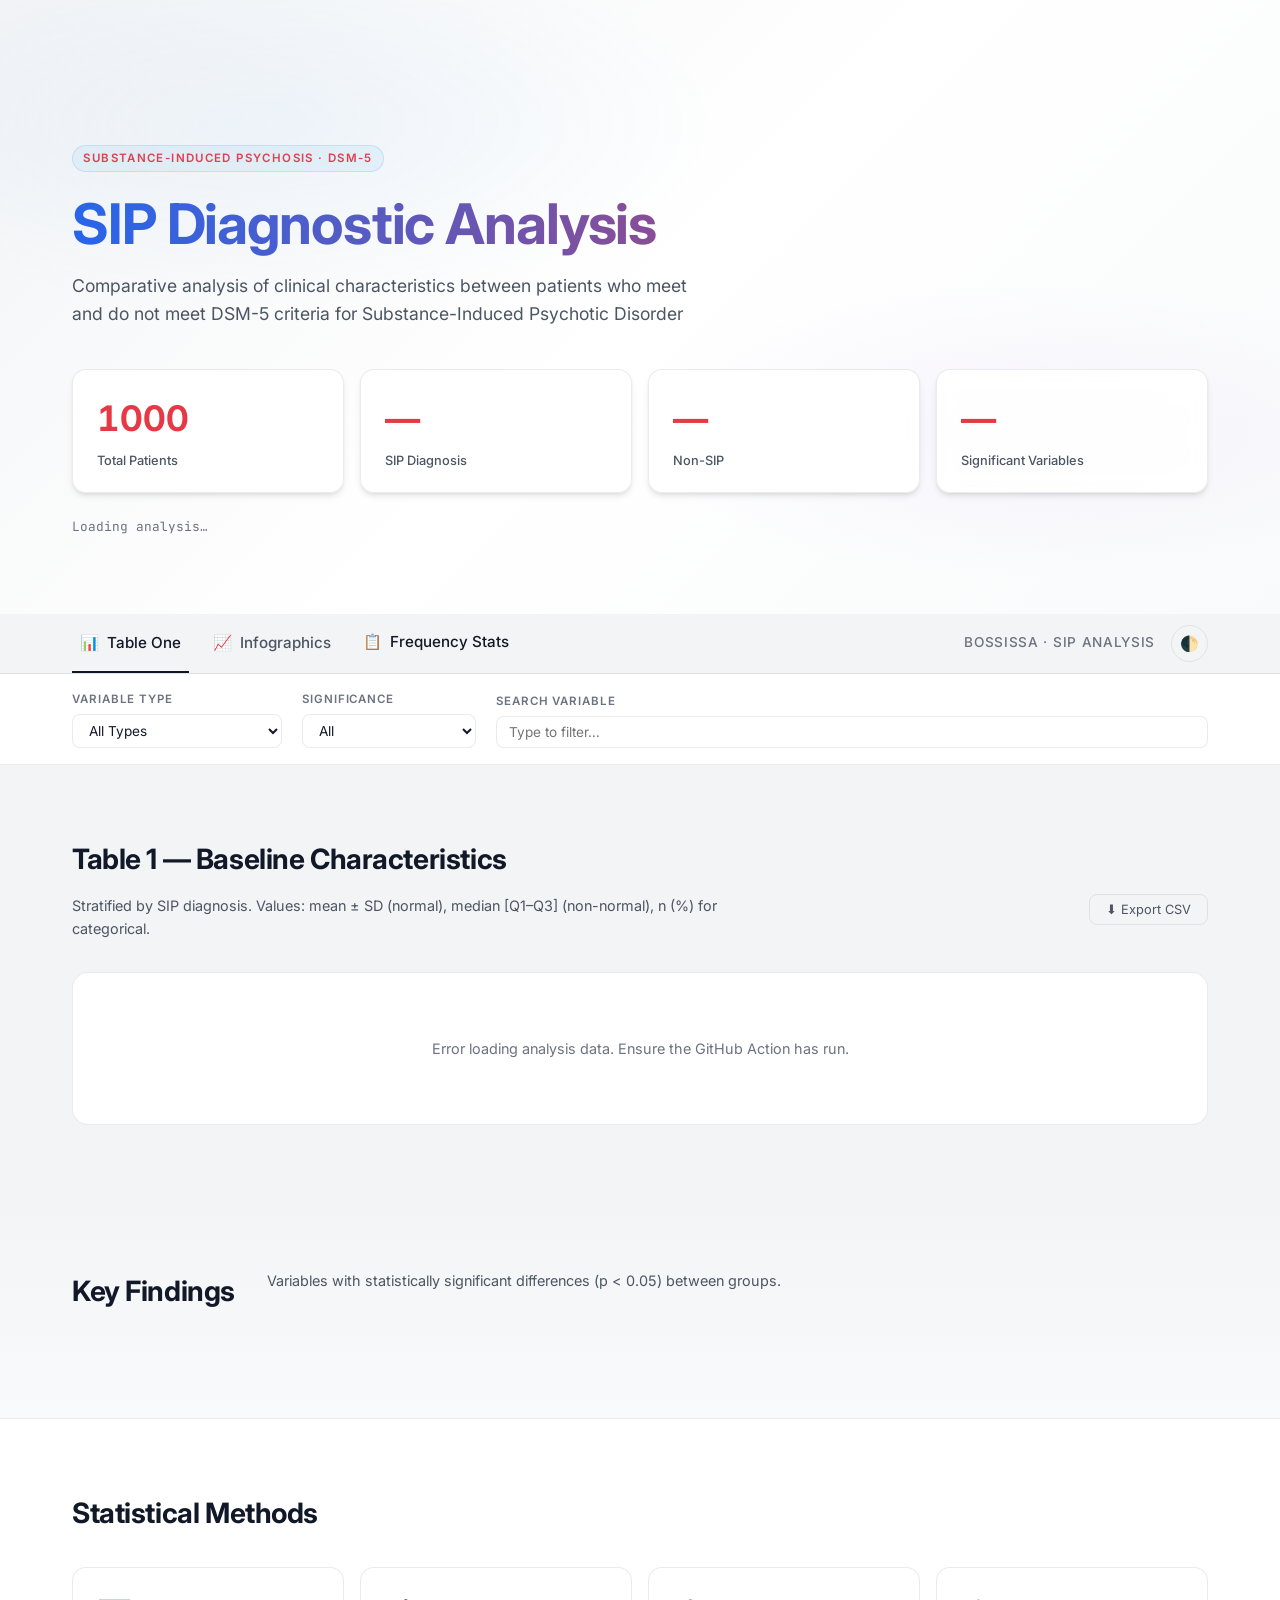
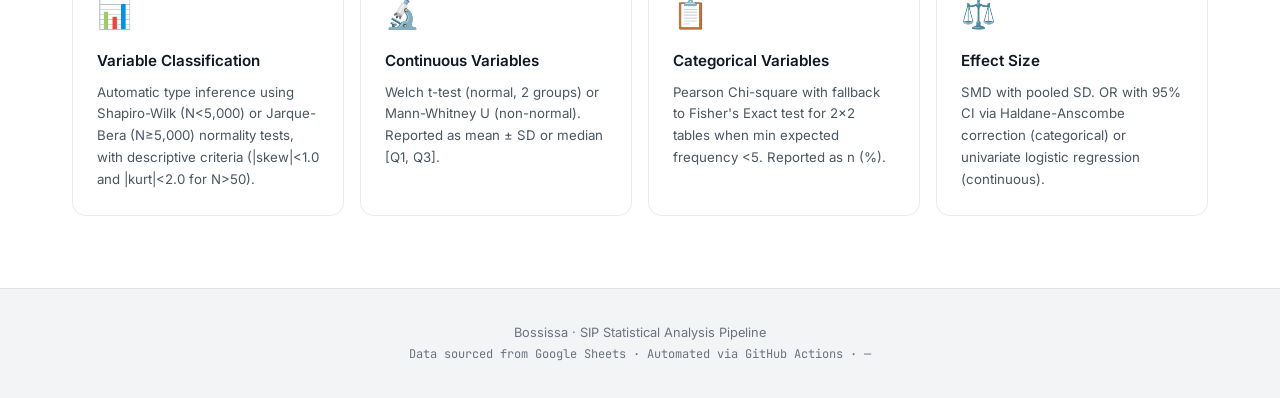
==== docs/index.html @ 5dd847b9 "feat: add separate frequency stats page" ====
<!DOCTYPE html>
<html lang="th" data-theme="light">
<head>
  <meta charset="UTF-8" />
  <meta name="viewport" content="width=device-width, initial-scale=1.0" />
  <title>SIP Statistical Analysis · Bossissa</title>
  <meta name="description" content="Substance-Induced Psychosis (SIP) statistical analysis — Table One and infographic visualizations comparing SIP vs Non-SIP groups." />
  <link rel="preconnect" href="https://fonts.googleapis.com" />
  <link rel="preconnect" href="https://fonts.gstatic.com" crossorigin />
  <link href="https://fonts.googleapis.com/css2?family=Inter:wght@300;400;500;600;700&family=JetBrains+Mono:wght@400;500;600;700&family=Sarabun:wght@300;400;500;600&display=swap" rel="stylesheet" />
  <!-- Plotly.js (CDN, minified) -->
  <script src="https://cdn.plot.ly/plotly-2.35.2.min.js" defer></script>
  <link rel="stylesheet" href="index.css" />
</head>
<body>

  <!-- ═══════════════════════════ HERO ═══════════════════════════ -->
  <header class="hero" id="hero">
    <div class="hero-bg"></div>
    <div class="container">
      <div class="badge">Substance-Induced Psychosis · DSM-5</div>
      <h1 class="hero-title">SIP Diagnostic Analysis</h1>
      <p class="hero-subtitle">
        Comparative analysis of clinical characteristics between patients who
        meet and do not meet DSM-5 criteria for Substance-Induced Psychotic Disorder
      </p>
      <div class="stats-grid" id="stats-grid">
        <div class="stat-card skeleton"><span class="stat-value" id="stat-total">—</span><span class="stat-label">Total Patients</span></div>
        <div class="stat-card skeleton"><span class="stat-value" id="stat-sip">—</span><span class="stat-label">SIP Diagnosis</span></div>
        <div class="stat-card skeleton"><span class="stat-value" id="stat-non-sip">—</span><span class="stat-label">Non-SIP</span></div>
        <div class="stat-card skeleton"><span class="stat-value" id="stat-sig">—</span><span class="stat-label">Significant Variables</span></div>
      </div>
      <div class="meta-line" id="meta-line">Loading analysis…</div>
    </div>
  </header>

  <!-- ═══════════════════════════ TAB NAV ═════════════════════════ -->
  <nav class="tab-nav" id="tab-nav">
    <div class="container tab-nav-inner">
      <div class="tab-list" role="tablist">
        <button class="tab-btn active" id="tab-tableone" role="tab" aria-selected="true"  aria-controls="page-tableone">
          <span class="tab-icon">📊</span> Table One
        </button>
        <button class="tab-btn"        id="tab-charts"   role="tab" aria-selected="false" aria-controls="page-charts">
          <span class="tab-icon">📈</span> Infographics
        </button>
        <a href="stat.html" class="tab-btn" style="text-decoration: none; color: inherit;">
          <span class="tab-icon">📋</span> Frequency Stats
        </a>
      </div>
      <div style="display:flex; align-items:center; gap: 1rem;">
        <span class="nav-brand">Bossissa · SIP Analysis</span>
        <button id="theme-toggle" class="tab-btn" aria-label="Toggle dark mode" style="padding: 0.5rem; border-radius: 50%; border: 1px solid var(--border);">
          <span class="tab-icon" id="theme-icon">🌓</span>
        </button>
      </div>
    </div>
  </nav>

  <!-- ═══════════════════════════════════════════════════════════════
       PAGE: TABLE ONE
  ══════════════════════════════════════════════════════════════════ -->
  <div id="page-tableone" role="tabpanel">

    <!-- Filter bar -->
    <section class="filter-bar">
      <div class="container filter-inner">
        <div class="filter-group">
          <label for="filter-type">Variable Type</label>
          <select id="filter-type">
            <option value="all">All Types</option>
            <option value="categorical">Categorical</option>
            <option value="continuous_normal">Continuous (Normal)</option>
            <option value="continuous_non_normal">Continuous (Non-Normal)</option>
          </select>
        </div>
        <div class="filter-group">
          <label for="filter-sig">Significance</label>
          <select id="filter-sig">
            <option value="all">All</option>
            <option value="sig">Significant (p&lt;0.05)</option>
            <option value="ns">Non-Significant</option>
          </select>
        </div>
        <div class="filter-group search-group">
          <label for="search-var">Search Variable</label>
          <input id="search-var" type="text" placeholder="Type to filter…" autocomplete="off" />
        </div>
      </div>
    </section>

    <!-- Table One -->
    <section class="section" id="table-section">
      <div class="container">
        <div class="section-header">
          <h2 class="section-title">Table 1 — Baseline Characteristics</h2>
          <p class="section-desc">Stratified by SIP diagnosis. Values: mean ± SD (normal), median [Q1–Q3] (non-normal), n (%) for categorical.</p>
          <button class="btn-export" id="btn-export-csv">⬇ Export CSV</button>
        </div>
        <div class="table-wrapper" id="table-wrapper">
          <div class="loading-state" id="loading-state"><div class="spinner"></div><p>Loading analysis data…</p></div>
          <table class="tableone" id="tableone" hidden><thead id="thead"></thead><tbody id="tbody"></tbody></table>
        </div>
      </div>
    </section>

    <!-- Key Findings -->
    <section class="section findings-section" id="findings-section">
      <div class="container">
        <div class="section-header">
          <h2 class="section-title">Key Findings</h2>
          <p class="section-desc">Variables with statistically significant differences (p &lt; 0.05) between groups.</p>
        </div>
        <div class="findings-grid" id="findings-grid"></div>
      </div>
    </section>

    <!-- Methods -->
    <section class="section methods-section" id="methods-section">
      <div class="container">
        <div class="section-header"><h2 class="section-title">Statistical Methods</h2></div>
        <div class="methods-grid">
          <div class="method-card reveal">
            <div class="method-icon">📊</div>
            <h3>Variable Classification</h3>
            <p>Automatic type inference using Shapiro-Wilk (N&lt;5,000) or Jarque-Bera (N≥5,000) normality tests, with descriptive criteria (|skew|&lt;1.0 and |kurt|&lt;2.0 for N&gt;50).</p>
          </div>
          <div class="method-card reveal">
            <div class="method-icon">🔬</div>
            <h3>Continuous Variables</h3>
            <p>Welch t-test (normal, 2 groups) or Mann-Whitney U (non-normal). Reported as mean ± SD or median [Q1, Q3].</p>
          </div>
          <div class="method-card reveal">
            <div class="method-icon">📋</div>
            <h3>Categorical Variables</h3>
            <p>Pearson Chi-square with fallback to Fisher's Exact test for 2×2 tables when min expected frequency &lt;5. Reported as n (%).</p>
          </div>
          <div class="method-card reveal">
            <div class="method-icon">⚖️</div>
            <h3>Effect Size</h3>
            <p>SMD with pooled SD. OR with 95% CI via Haldane-Anscombe correction (categorical) or univariate logistic regression (continuous).</p>
          </div>
        </div>
      </div>
    </section>

  </div><!-- /page-tableone -->

  <!-- ═══════════════════════════════════════════════════════════════
       PAGE: INFOGRAPHICS
  ══════════════════════════════════════════════════════════════════ -->
  <div id="page-charts" role="tabpanel" hidden>

    <!-- Charts grid -->
    <section class="section" id="charts-section">
      <div class="container">
        <div class="section-header">
          <h2 class="section-title">Infographic Dashboard</h2>
          <p class="section-desc">Interactive Plotly visualizations. Hover for details, click legend to toggle groups, drag to zoom.</p>
        </div>

        <div class="charts-loading" id="charts-loading"><div class="spinner"></div><p>Rendering charts…</p></div>

        <div class="charts-grid" id="charts-grid">
          <!-- Plotly chart containers injected by JS -->
        </div>
      </div>
    </section>

  </div><!-- /page-charts -->

  <!-- ═══════════════════════════ FOOTER ══════════════════════════ -->
  <footer class="footer">
    <div class="container">
      <p>Bossissa · SIP Statistical Analysis Pipeline</p>
      <p class="footer-meta">Data sourced from Google Sheets · Automated via GitHub Actions · <span id="footer-ts">—</span></p>
    </div>
  </footer>

  <script src="app.js"></script>
</body>
</html>
---- docs/index.css ----
/* ─────────────────────────────────────────────────────────────────
   Design System — CSS Custom Properties
───────────────────────────────────────────────────────────────── */
:root, [data-theme="light"] {
  --primary: #2563eb;
  --accent: #E63946;
  
  --bg-body: #F3F4F6;
  --bg-card: #FFFFFF;
  --bg-surface: #F9FAFB;
  --bg-glass: rgba(255, 255, 255, 0.7);

  --border: rgba(0, 0, 0, 0.08);
  --border-glow: rgba(37, 99, 235, 0.3);

  --text-primary: #111827;
  --text-secondary: #4B5563;
  --text-muted: #6B7280;

  --state-ok: #16a34a;
  --state-ok-bg: rgba(22, 163, 74, 0.1);
  --state-ok-border: rgba(22, 163, 74, 0.2);

  --state-warn: #d97706;
  --state-warn-bg: rgba(217, 119, 6, 0.1);
  --state-warn-border: rgba(217, 119, 6, 0.2);

  --state-err: #dc2626;
  --state-err-bg: rgba(220, 38, 38, 0.1);
  --state-err-border: rgba(220, 38, 38, 0.2);

  --state-neutral: #6b7280;
  --state-neutral-bg: rgba(107, 114, 128, 0.1);
  --state-neutral-border: rgba(107, 114, 128, 0.2);

  --gradient-hero: linear-gradient(135deg, #F3F4F6 0%, #FFFFFF 50%, #F9FAFB 100%);
  --gradient-card: linear-gradient(135deg, rgba(37,99,235,0.05) 0%, rgba(230,57,70,0.02) 100%);
  --gradient-sig:  linear-gradient(135deg, rgba(22,163,74,0.1), rgba(37,99,235,0.05));

  --radius-sm: 8px;
  --radius-md: 14px;
  --radius-lg: 16px;

  --shadow: 0 4px 6px -1px rgba(0, 0, 0, 0.1), 0 2px 4px -1px rgba(0, 0, 0, 0.06);
  --shadow-hover: 0 10px 15px -3px rgba(0, 0, 0, 0.1), 0 4px 6px -2px rgba(0, 0, 0, 0.05);
  --shadow-glow: 0 0 40px rgba(37,99,235,0.12);

  --font-sans: 'Inter', -apple-system, sans-serif;
  --font-thai: 'Sarabun', sans-serif;
  --font-mono: 'JetBrains Mono', 'Courier New', monospace;

  --container: 1200px;
  --transition: 0.3s cubic-bezier(0.175, 0.885, 0.32, 1.275);
}

[data-theme="dark"] {
  --primary: #60A5FA;
  --accent: #F87171;
  
  --bg-body: #0F172A;
  --bg-card: #1E293B;
  --bg-surface: #0F172A;
  --bg-glass: rgba(30, 41, 59, 0.7);

  --border: rgba(255, 255, 255, 0.08);
  --border-glow: rgba(96, 165, 250, 0.3);

  --text-primary: #e8edf5;
  --text-secondary: #94a3b8;
  --text-muted: #64748b;

  --gradient-hero: linear-gradient(135deg, #0a0d14 0%, #0d1526 50%, #12092a 100%);
  --gradient-card: linear-gradient(135deg, rgba(96,165,250,0.08) 0%, rgba(248,113,113,0.04) 100%);
  --gradient-sig:  linear-gradient(135deg, rgba(22,163,74,0.15), rgba(96,165,250,0.08));

  --shadow: 0 4px 24px rgba(0,0,0,0.4), 0 1px 3px rgba(0,0,0,0.2);
  --shadow-hover: 0 12px 32px rgba(0,0,0,0.5), 0 4px 6px rgba(0,0,0,0.3);
}

/* ─────────────────────────────────────────────────────────────────
   Reset & Base
───────────────────────────────────────────────────────────────── */
*, *::before, *::after { box-sizing: border-box; margin: 0; padding: 0; }

html { scroll-behavior: smooth; }

body {
  font-family: var(--font-sans);
  background: var(--bg-body);
  color: var(--text-primary);
  line-height: 1.6;
  -webkit-font-smoothing: antialiased;
}

.container {
  max-width: var(--container);
  margin-inline: auto;
  padding-inline: clamp(1rem, 4vw, 2rem);
}

/* ─────────────────────────────────────────────────────────────────
   Hero
───────────────────────────────────────────────────────────────── */
.hero {
  position: relative;
  padding: clamp(5rem, 12vw, 9rem) 0 clamp(3rem, 6vw, 5rem);
  background: var(--gradient-hero);
  overflow: hidden;
}

.hero-bg {
  position: absolute;
  inset: 0;
  background:
    radial-gradient(ellipse 60% 50% at 20% 20%, rgba(99,179,237,0.08) 0%, transparent 60%),
    radial-gradient(ellipse 50% 40% at 80% 70%, rgba(159,122,234,0.07) 0%, transparent 60%);
  pointer-events: none;
}

.badge {
  display: inline-block;
  font-size: 0.72rem;
  font-weight: 600;
  letter-spacing: 0.12em;
  text-transform: uppercase;
  color: var(--accent);
  background: rgba(99,179,237,0.1);
  border: 1px solid rgba(99,179,237,0.25);
  border-radius: 100px;
  padding: 0.3em 0.9em;
  margin-bottom: 1.25rem;
}

.hero-title {
  font-size: clamp(2rem, 5vw, 3.5rem);
  font-weight: 700;
  line-height: 1.15;
  letter-spacing: -0.02em;
  margin-bottom: 1rem;
  background: linear-gradient(90deg, var(--primary), var(--accent));
  -webkit-background-clip: text;
  -webkit-text-fill-color: transparent;
  background-clip: text;
  color: transparent;
}

.hero-subtitle {
  font-size: clamp(0.95rem, 2vw, 1.1rem);
  color: var(--text-secondary);
  max-width: 620px;
  margin-bottom: 2.5rem;
}

/* Stats Grid */
.stats-grid {
  display: grid;
  grid-template-columns: repeat(auto-fit, minmax(160px, 1fr));
  gap: 1rem;
  margin-bottom: 1.5rem;
}

.stat-card {
  background: color-mix(in srgb, var(--bg-card), transparent 10%);
  border: 1px solid var(--border);
  border-radius: var(--radius-md);
  padding: 1.25rem 1.5rem;
  backdrop-filter: blur(10px);
  -webkit-backdrop-filter: blur(10px);
  display: flex;
  flex-direction: column;
  gap: 0.35rem;
  box-shadow: var(--shadow);
  transition: all var(--transition);
}

.stat-card:hover {
  border-color: var(--primary);
  transform: translateY(-4px);
  box-shadow: var(--shadow-hover);
}

.stat-value {
  font-size: clamp(1.6rem, 3vw, 2.2rem);
  font-weight: 700;
  font-variant-numeric: tabular-nums;
  color: var(--accent);
}

.stat-label {
  font-size: 0.8rem;
  color: var(--text-secondary);
  font-weight: 500;
}

.meta-line {
  font-size: 0.8rem;
  color: var(--text-muted);
  font-family: var(--font-mono);
}

.skeleton { animation: pulse 1.6s ease-in-out infinite; }
@keyframes pulse { 0%, 100% { opacity: 1; } 50% { opacity: 0.5; } }

/* ─────────────────────────────────────────────────────────────────
   Sticky Nav
───────────────────────────────────────────────────────────────── */
.sticky-nav {
  position: sticky;
  top: 0;
  z-index: 100;
  background: color-mix(in srgb, var(--bg-card), transparent 10%);
  backdrop-filter: blur(10px);
  -webkit-backdrop-filter: blur(10px);
  border-bottom: 1px solid var(--border);
  padding: 0.75rem 0;
}

.nav-inner {
  display: flex;
  align-items: center;
  justify-content: space-between;
  gap: 1rem;
}

.nav-brand {
  font-size: 0.85rem;
  font-weight: 600;
  color: var(--text-secondary);
}

.nav-links {
  display: flex;
  gap: 1.5rem;
}

.nav-links a {
  font-size: 0.85rem;
  color: var(--text-secondary);
  text-decoration: none;
  font-weight: 500;
  transition: color var(--transition);
}

.nav-links a:hover { color: var(--accent); }

/* ─────────────────────────────────────────────────────────────────
   Filter Bar
───────────────────────────────────────────────────────────────── */
.filter-bar {
  background: var(--bg-card);
  border-bottom: 1px solid var(--border);
  padding: 1rem 0;
}

.filter-inner {
  display: flex;
  align-items: flex-end;
  gap: 1.25rem;
  flex-wrap: wrap;
}

.filter-group {
  display: flex;
  flex-direction: column;
  gap: 0.35rem;
}

.filter-group label {
  font-size: 0.72rem;
  font-weight: 600;
  text-transform: uppercase;
  letter-spacing: 0.08em;
  color: var(--text-muted);
}

.filter-group select,
.filter-group input {
  background: var(--bg-glass);
  border: 1px solid var(--border);
  color: var(--text-primary);
  border-radius: var(--radius-sm);
  padding: 0.45rem 0.75rem;
  font-family: var(--font-sans);
  font-size: 0.85rem;
  outline: none;
  transition: border-color var(--transition);
  min-width: 160px;
}

.filter-group select:focus,
.filter-group input:focus {
  border-color: var(--accent);
}

.search-group { flex: 1; min-width: 200px; }
.search-group input { width: 100%; }

/* ─────────────────────────────────────────────────────────────────
   Sections
───────────────────────────────────────────────────────────────── */
.section {
  padding: clamp(2.5rem, 6vw, 4.5rem) 0;
}

.section-header {
  margin-bottom: 2rem;
  display: flex;
  align-items: flex-start;
  flex-wrap: wrap;
  gap: 0.75rem 2rem;
}

.section-title {
  font-size: clamp(1.25rem, 2.5vw, 1.75rem);
  font-weight: 700;
  letter-spacing: -0.015em;
}

.section-desc {
  font-size: 0.9rem;
  color: var(--text-secondary);
  max-width: 680px;
  flex-basis: 100%;
}

/* ─────────────────────────────────────────────────────────────────
   Table One
───────────────────────────────────────────────────────────────── */
.table-wrapper {
  overflow-x: auto;
  border-radius: var(--radius-lg);
  border: 1px solid var(--border);
  background: var(--bg-card);
  box-shadow: var(--shadow-card);
}

table.tableone {
  width: 100%;
  border-collapse: collapse;
  font-size: 0.85rem;
}

table.tableone thead tr {
  background: linear-gradient(90deg, rgba(99,179,237,0.08), rgba(159,122,234,0.05));
  border-bottom: 1px solid var(--border);
}

table.tableone th {
  padding: 0.85rem 1rem;
  text-align: left;
  font-size: 0.75rem;
  font-weight: 600;
  text-transform: uppercase;
  letter-spacing: 0.08em;
  color: var(--text-secondary);
  white-space: nowrap;
}

table.tableone td {
  padding: 0.65rem 1rem;
  border-bottom: 1px solid rgba(255,255,255,0.04);
  vertical-align: top;
  color: var(--text-primary);
}

table.tableone tr:last-child td { border-bottom: none; }

table.tableone tbody tr:hover {
  background: rgba(255,255,255,0.03);
}

table.tableone .col-var {
  font-weight: 600;
  color: var(--text-primary);
  min-width: 180px;
}

table.tableone .col-level {
  color: var(--text-secondary);
  padding-left: 1.75rem;
  font-style: italic;
  font-size: 0.82rem;
}

table.tableone .col-mono {
  font-family: var(--font-mono);
  font-size: 0.8rem;
}

/* p-value styling */
.pval-sig {
  color: var(--accent-3);
  font-weight: 700;
  font-family: var(--font-mono);
}
.pval-ns {
  color: var(--text-muted);
  font-family: var(--font-mono);
}
.pval-dash {
  color: var(--text-muted);
}

/* Row type badges */
.type-badge {
  display: inline-block;
  font-size: 0.65rem;
  font-weight: 600;
  letter-spacing: 0.06em;
  text-transform: uppercase;
  border-radius: 4px;
  padding: 0.15em 0.5em;
}
.type-badge.cat   { background: var(--state-neutral-bg); color: var(--state-neutral); border: 1px solid var(--state-neutral-border); }
.type-badge.norm  { background: var(--state-ok-bg);  color: var(--state-ok); border: 1px solid var(--state-ok-border); }
.type-badge.nonorm{ background: var(--state-warn-bg);  color: var(--state-warn); border: 1px solid var(--state-warn-border); }

/* Significant row highlight */
tr.sig-row > td:first-child {
  border-left: 3px solid var(--accent-3);
}

/* Export button */
.btn-export {
  margin-left: auto;
  background: transparent;
  border: 1px solid var(--border);
  color: var(--text-secondary);
  border-radius: var(--radius-sm);
  padding: 0.45rem 1rem;
  font-size: 0.8rem;
  font-family: var(--font-sans);
  cursor: pointer;
  transition: border-color var(--transition), color var(--transition), background var(--transition);
  white-space: nowrap;
}
.btn-export:hover {
  border-color: var(--accent);
  color: var(--accent);
  background: rgba(99,179,237,0.06);
}

/* Loading state */
.loading-state {
  display: flex;
  flex-direction: column;
  align-items: center;
  gap: 1rem;
  padding: 4rem 2rem;
  color: var(--text-muted);
  font-size: 0.9rem;
}

.spinner {
  width: 36px;
  height: 36px;
  border: 3px solid var(--border);
  border-top-color: var(--accent);
  border-radius: 50%;
  animation: spin 0.8s linear infinite;
}
@keyframes spin { to { transform: rotate(360deg); } }

/* Empty state */
.empty-state {
  padding: 3rem;
  text-align: center;
  color: var(--text-muted);
}

/* ─────────────────────────────────────────────────────────────────
   Key Findings
───────────────────────────────────────────────────────────────── */
.findings-section { background: linear-gradient(180deg, var(--bg-body) 0%, var(--bg-surface) 100%); }

.findings-grid {
  display: grid;
  grid-template-columns: repeat(auto-fill, minmax(280px, 1fr));
  gap: 1rem;
}

.finding-card {
  background: var(--bg-glass);
  backdrop-filter: blur(10px);
  -webkit-backdrop-filter: blur(10px);
  border: 1px solid var(--border);
  border-radius: var(--radius-md);
  padding: 1.25rem 1.5rem;
  transition: all var(--transition);
  animation: fadeUp 0.4s ease both;
}

.finding-card:hover {
  transform: translateY(-4px);
  border-color: var(--state-ok);
  box-shadow: var(--shadow-hover);
}

@keyframes fadeUp {
  from { opacity: 0; transform: translateY(16px); }
  to   { opacity: 1; transform: translateY(0); }
}

.finding-var {
  font-size: 0.72rem;
  font-weight: 600;
  text-transform: uppercase;
  letter-spacing: 0.08em;
  color: var(--accent-3);
  margin-bottom: 0.4rem;
}

.finding-label {
  font-size: 1rem;
  font-weight: 600;
  margin-bottom: 0.6rem;
}

.finding-stats {
  display: flex;
  flex-direction: column;
  gap: 0.25rem;
  font-size: 0.82rem;
  color: var(--text-secondary);
  font-family: var(--font-mono);
}

.finding-pval {
  margin-top: 0.75rem;
  display: inline-block;
  font-size: 0.75rem;
  font-weight: 700;
  font-family: var(--font-mono);
  background: rgba(104,211,145,0.12);
  color: var(--accent-3);
  border-radius: 4px;
  padding: 0.2em 0.6em;
}

.no-findings {
  grid-column: 1 / -1;
  text-align: center;
  color: var(--text-muted);
  padding: 2rem;
  font-size: 0.9rem;
}

/* ─────────────────────────────────────────────────────────────────
   Methods
───────────────────────────────────────────────────────────────── */
.methods-section { background: var(--bg-card); border-top: 1px solid var(--border); }

.methods-grid {
  display: grid;
  grid-template-columns: repeat(auto-fit, minmax(240px, 1fr));
  gap: 1rem;
}

.method-card {
  background: var(--bg-glass);
  border: 1px solid var(--border);
  border-radius: var(--radius-md);
  padding: 1.5rem;
  transition: border-color var(--transition), transform var(--transition);
}

.method-card:hover {
  border-color: var(--border-glow);
  transform: translateY(-2px);
}

.method-icon {
  font-size: 1.75rem;
  margin-bottom: 0.75rem;
  display: block;
}

.method-card h3 {
  font-size: 0.95rem;
  font-weight: 600;
  margin-bottom: 0.5rem;
}

.method-card p {
  font-size: 0.83rem;
  color: var(--text-secondary);
  line-height: 1.65;
}

/* Reveal animation */
.reveal {
  opacity: 0;
  transform: translateY(16px);
  transition: opacity 0.5s ease, transform 0.5s ease;
}
.reveal.visible {
  opacity: 1;
  transform: none;
}

/* ─────────────────────────────────────────────────────────────────
   Footer
───────────────────────────────────────────────────────────────── */
.footer {
  border-top: 1px solid var(--border);
  padding: 2rem 0;
  text-align: center;
  color: var(--text-muted);
  font-size: 0.8rem;
  line-height: 1.8;
}

.footer-meta { font-family: var(--font-mono); font-size: 0.75rem; }

/* ─────────────────────────────────────────────────────────────────
   Responsive
───────────────────────────────────────────────────────────────── */
@media (max-width: 640px) {
  .nav-links { display: none; }
  .stats-grid { grid-template-columns: 1fr 1fr; }
  table.tableone th, table.tableone td { padding: 0.5rem 0.65rem; }
  .filter-inner { gap: 0.75rem; }
  .filter-group select, .filter-group input { min-width: 120px; }
}

@media (prefers-reduced-motion: reduce) {
  *, *::before, *::after { animation-duration: 0.01ms !important; transition-duration: 0.01ms !important; }
}

/* ─────────────────────────────────────────────────────────────────
   Tabs & Charts (Added)
───────────────────────────────────────────────────────────────── */
.tab-nav {
  background: var(--bg-paper);
  border-bottom: 1px solid var(--border);
  position: sticky;
  top: 0;
  z-index: 40;
}

.tab-nav-inner {
  display: flex;
  align-items: center;
  justify-content: space-between;
}

.tab-list {
  display: flex;
  gap: 1rem;
}

.tab-btn {
  background: transparent;
  border: none;
  border-bottom: 2px solid transparent;
  color: var(--text-secondary);
  font-family: 'Inter', sans-serif;
  font-size: 0.95rem;
  font-weight: 500;
  padding: 1rem 0.5rem;
  cursor: pointer;
  transition: all 0.2s ease;
  display: flex;
  align-items: center;
  gap: 0.5rem;
}

.tab-btn:hover {
  color: var(--text-primary);
}

.tab-btn.active {
  color: var(--accent-blue);
  border-bottom-color: var(--accent-blue);
}

.nav-brand {
  font-size: 0.85rem;
  color: var(--text-muted);
  font-weight: 500;
  letter-spacing: 0.05em;
  text-transform: uppercase;
}

/* Charts Grid */
.charts-grid {
  display: grid;
  grid-template-columns: repeat(auto-fit, minmax(500px, 1fr));
  gap: 1.5rem;
  margin-top: 1rem;
}

.chart-container {
  background: var(--bg-paper);
  border: 1px solid var(--border);
  border-radius: 12px;
  padding: 1rem;
  min-height: 400px;
  box-shadow: 0 4px 6px -1px rgba(0, 0, 0, 0.1);
}

.charts-loading {
  display: flex;
  flex-direction: column;
  align-items: center;
  justify-content: center;
  padding: 4rem 0;
  color: var(--text-secondary);
}

@media (max-width: 768px) {
  .charts-grid {
    grid-template-columns: 1fr;
  }
}
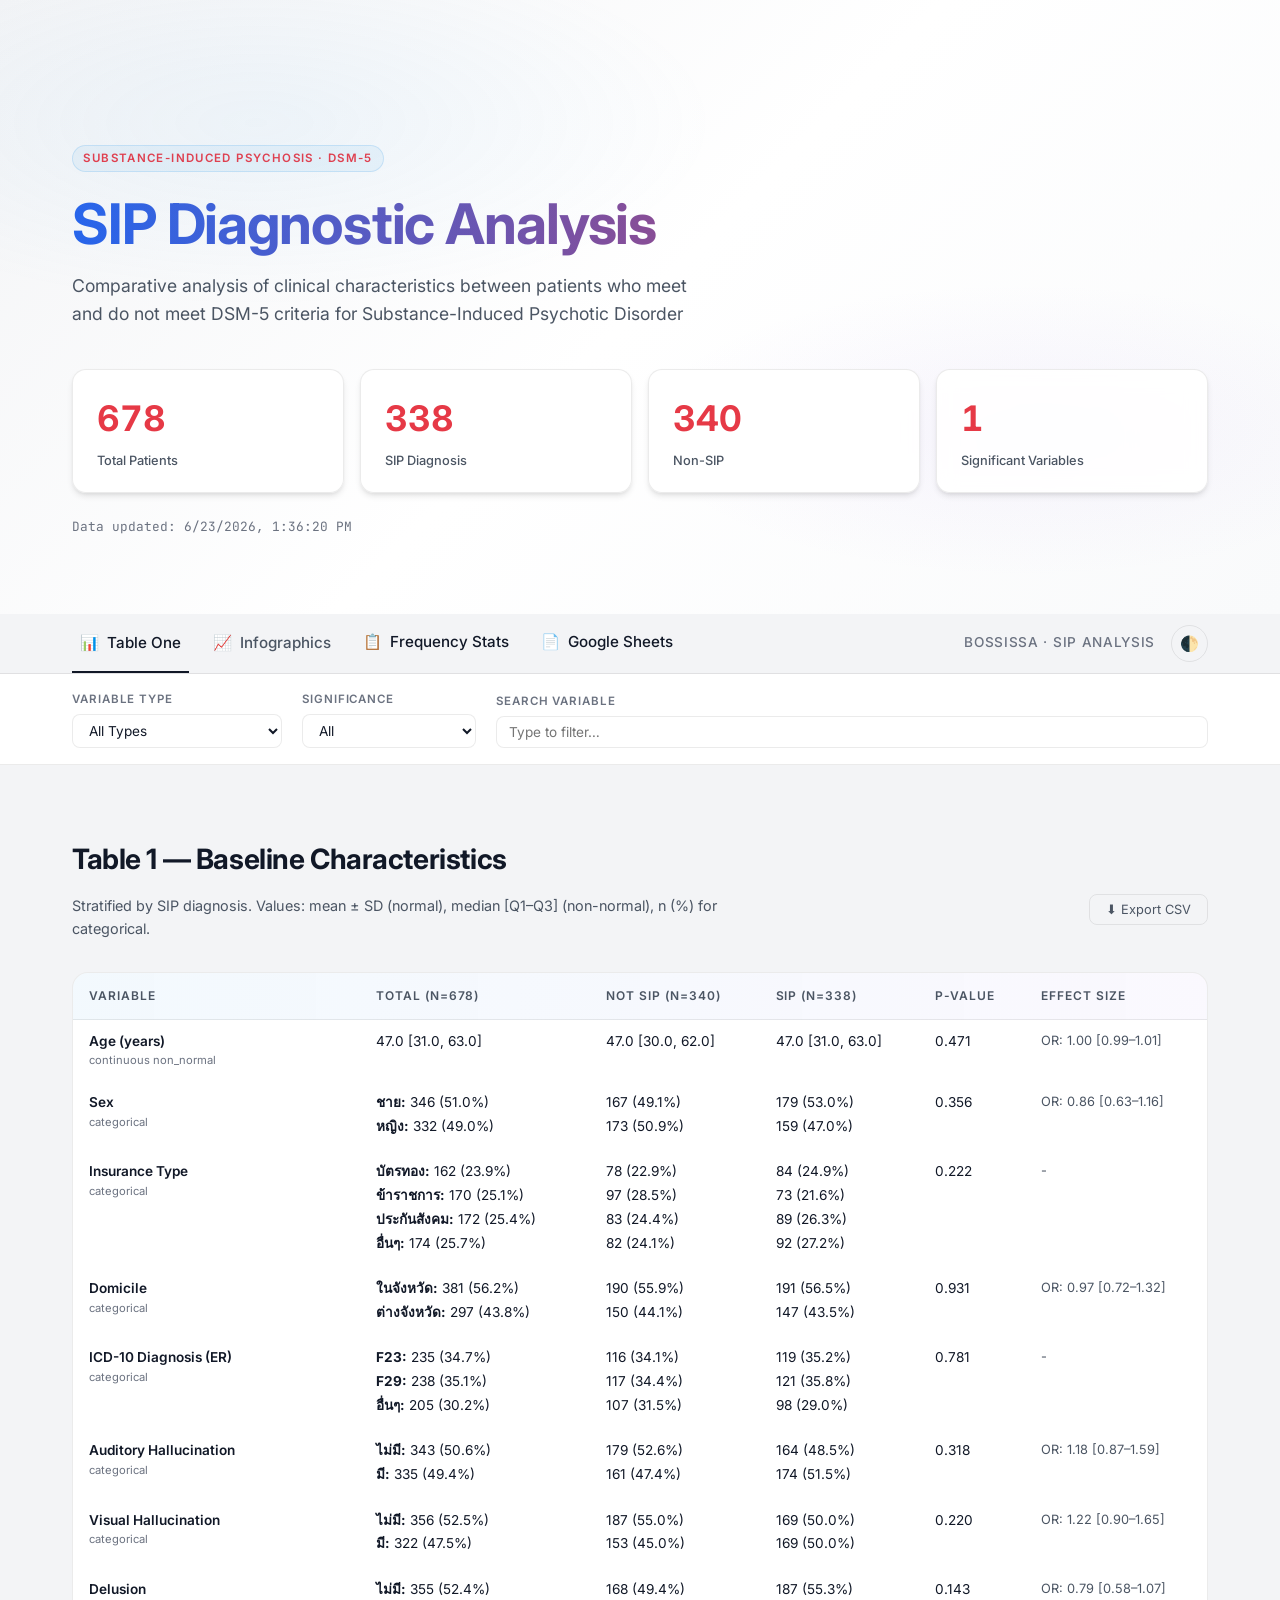
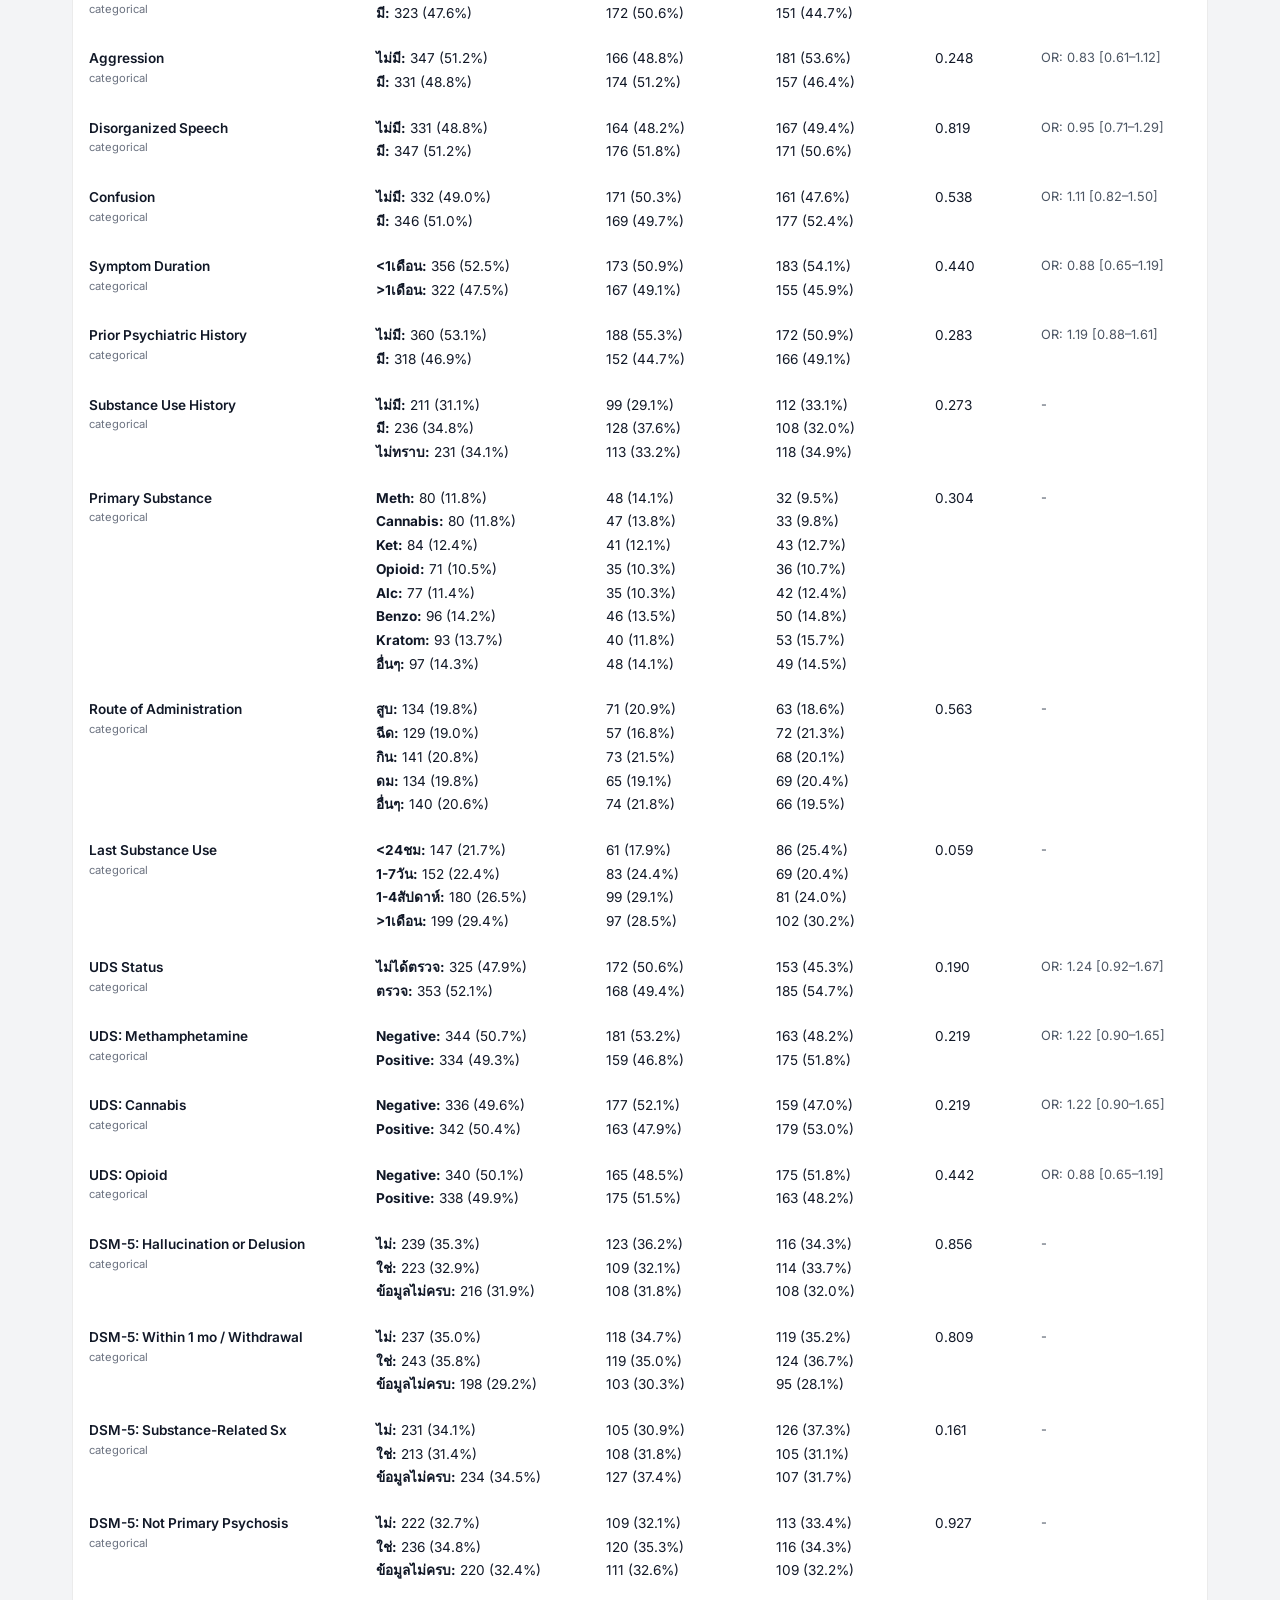
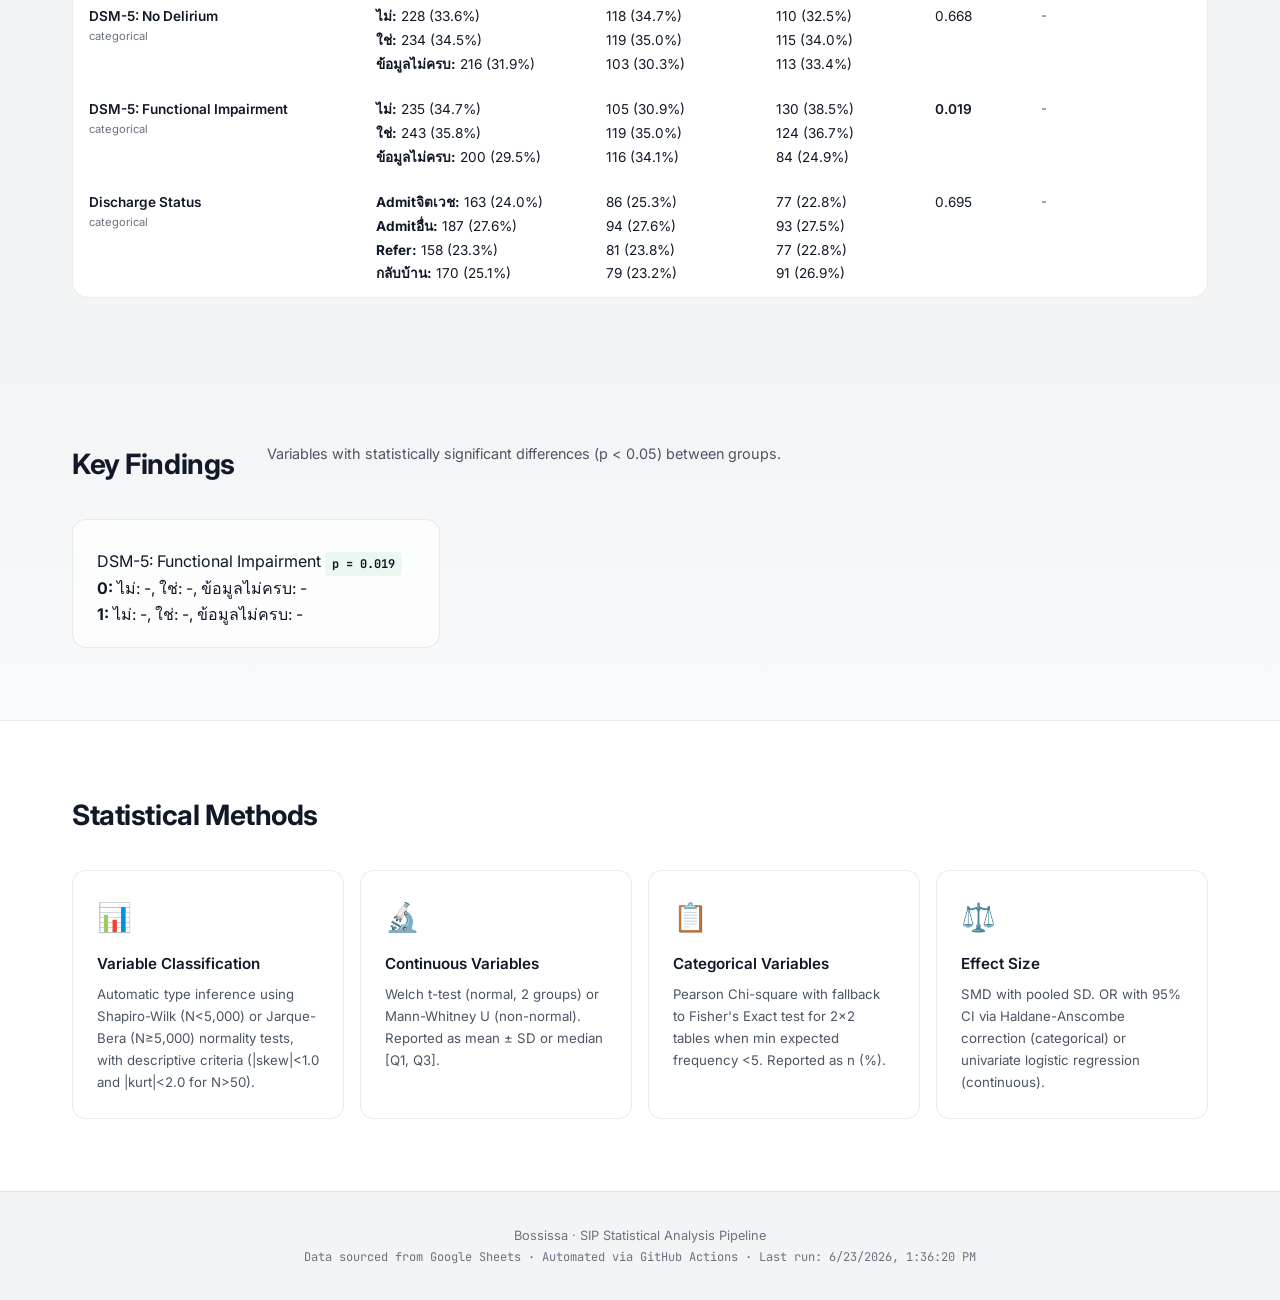
==== commit f446ffa7: "feat: Add Google Sheets shortcut and fix chart layout" ====
--- a/docs/index.html
+++ b/docs/index.html
@@ -46,6 +46,9 @@
         </button>
         <a href="stat.html" class="tab-btn" style="text-decoration: none; color: inherit;">
           <span class="tab-icon">📋</span> Frequency Stats
+        </a>
+        <a href="https://docs.google.com/spreadsheets/d/1JG5cGNaqo_2DB4Z7N-3w8Yz8eHkQhAhDLoUxMoymlAY/edit?usp=sharing" target="_blank" class="tab-btn" style="text-decoration: none; color: inherit;">
+          <span class="tab-icon">📄</span> Google Sheets
         </a>
       </div>
       <div style="display:flex; align-items:center; gap: 1rem;">
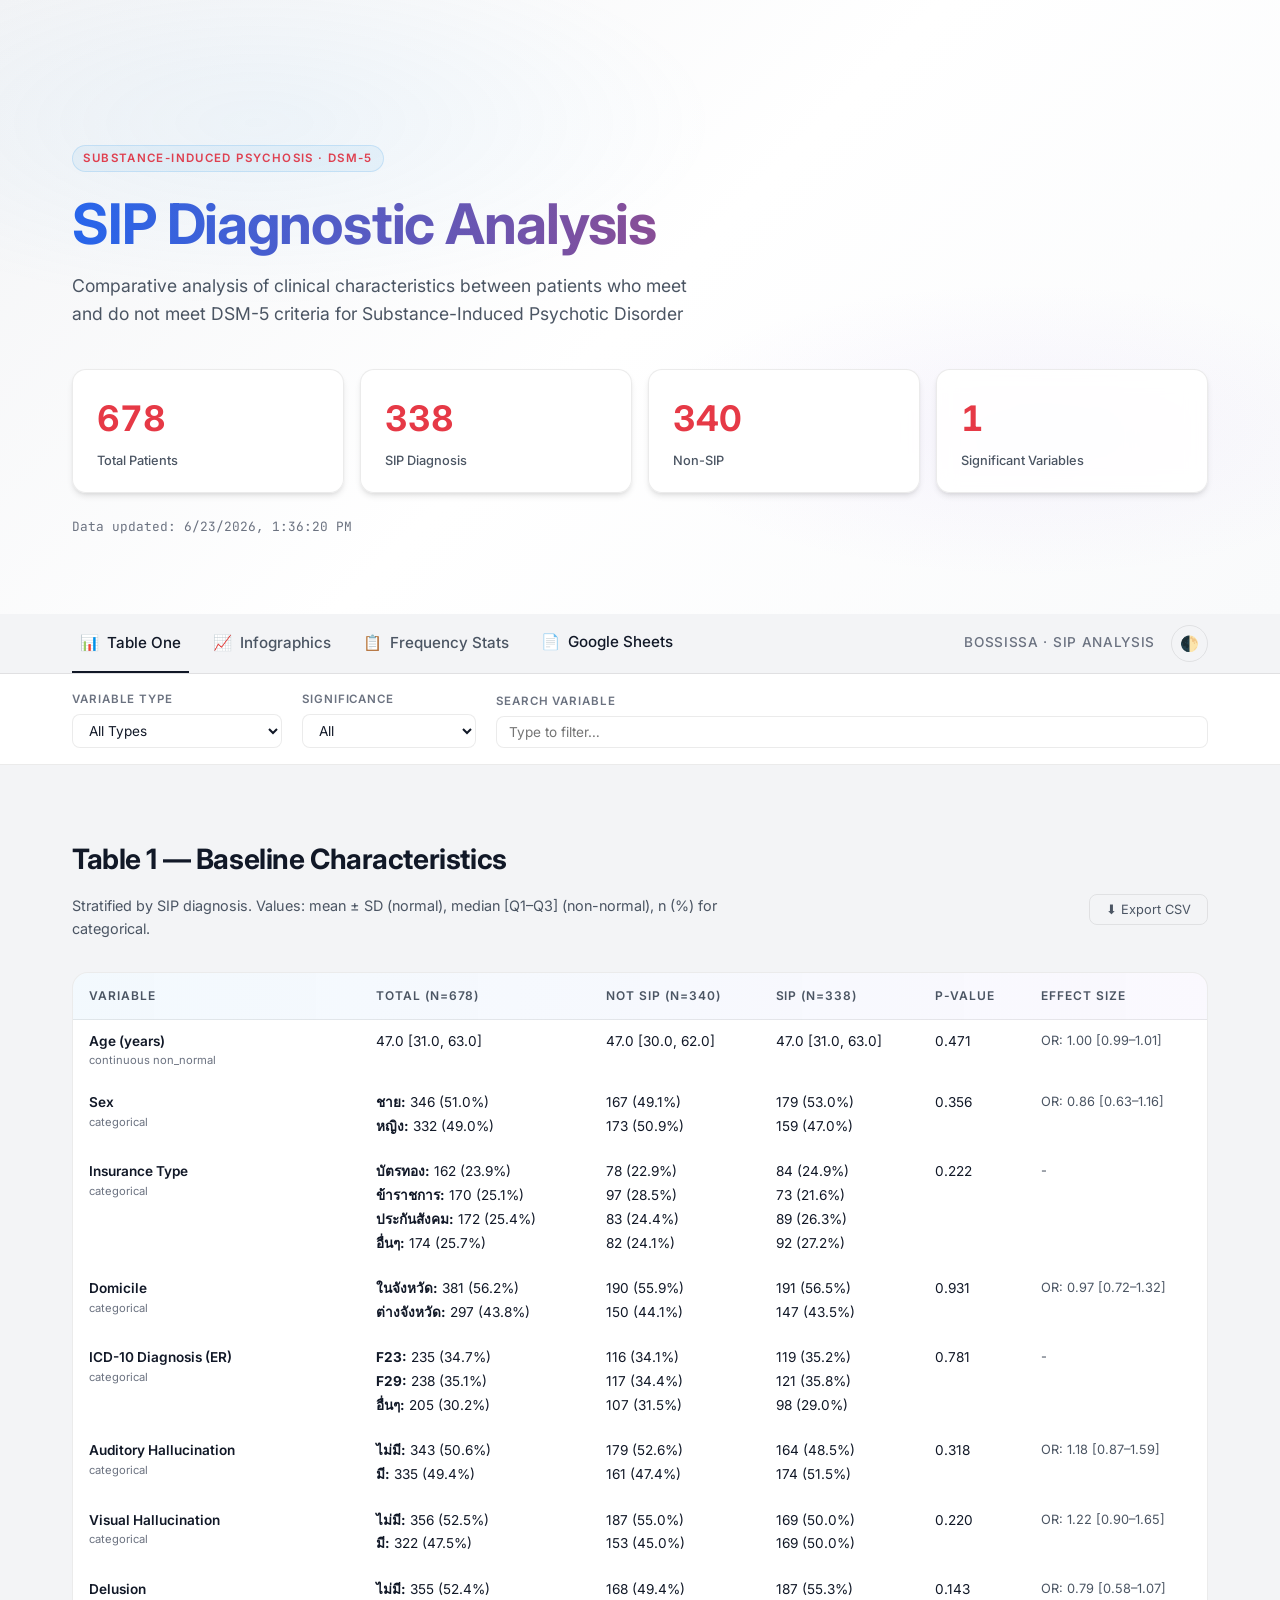
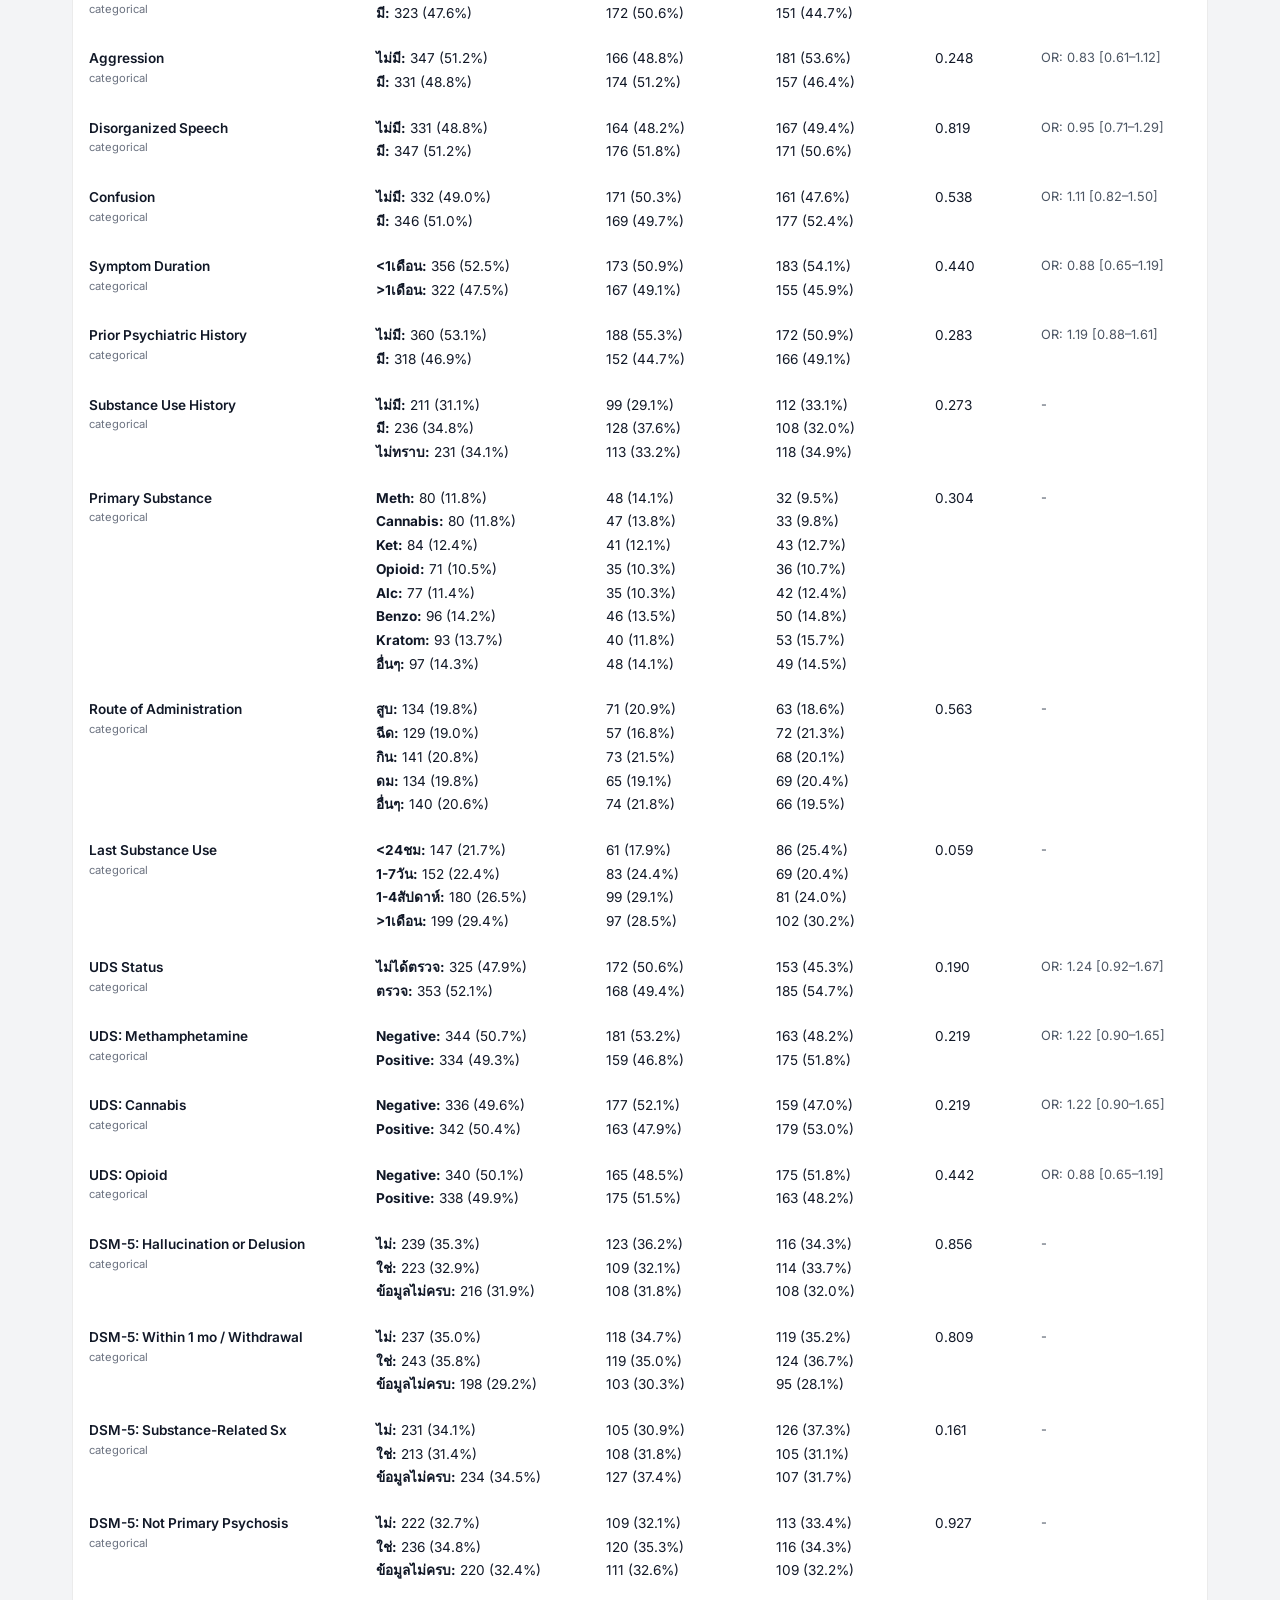
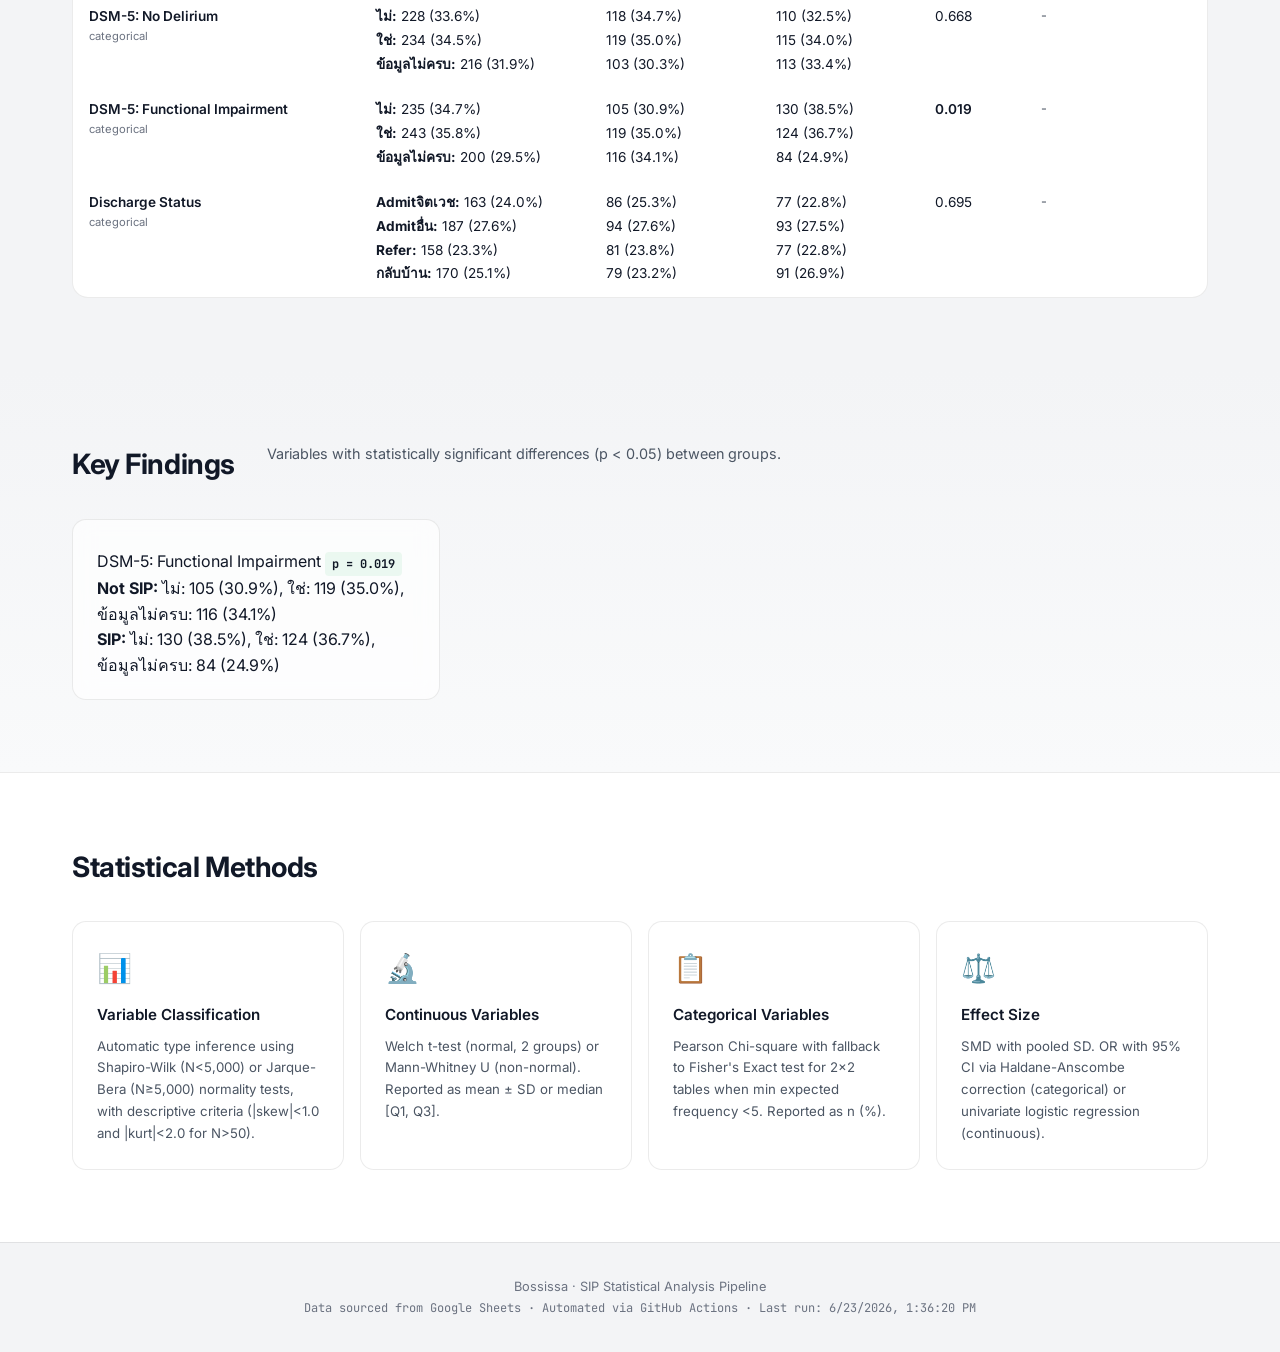
==== commit 48b17571: "refactor: Merge Frequency Stats into index.html tab and fix Key Findings labels" ====
--- a/docs/index.html
+++ b/docs/index.html
@@ -44,9 +44,9 @@
         <button class="tab-btn"        id="tab-charts"   role="tab" aria-selected="false" aria-controls="page-charts">
           <span class="tab-icon">📈</span> Infographics
         </button>
-        <a href="stat.html" class="tab-btn" style="text-decoration: none; color: inherit;">
+        <button class="tab-btn"        id="tab-stat"     role="tab" aria-selected="false" aria-controls="page-stat">
           <span class="tab-icon">📋</span> Frequency Stats
-        </a>
+        </button>
         <a href="https://docs.google.com/spreadsheets/d/1JG5cGNaqo_2DB4Z7N-3w8Yz8eHkQhAhDLoUxMoymlAY/edit?usp=sharing" target="_blank" class="tab-btn" style="text-decoration: none; color: inherit;">
           <span class="tab-icon">📄</span> Google Sheets
         </a>
@@ -169,8 +169,57 @@
         </div>
       </div>
     </section>
-
   </div><!-- /page-charts -->
+
+  <!-- ═══════════════════════════════════════════════════════════════
+       PAGE: STATS
+  ══════════════════════════════════════════════════════════════════ -->
+  <div id="page-stat" role="tabpanel" hidden>
+
+    <section class="section">
+      <div class="container">
+        <div class="loading-state" id="stat-loading-state"><div class="spinner"></div><p>Loading frequency data…</p></div>
+        
+        <div id="stat-content-area" hidden>
+          
+          <!-- Inclusion Criteria Table -->
+          <div class="section-header" style="margin-top: 2rem;">
+            <h2 class="section-title">Stratified by: Inclusion Criteria</h2>
+          </div>
+          <div class="table-wrapper">
+            <table class="tableone">
+              <thead id="thead-inclusion"></thead>
+              <tbody id="tbody-inclusion"></tbody>
+            </table>
+          </div>
+
+          <!-- Psychiatric History Table -->
+          <div class="section-header" style="margin-top: 4rem;">
+            <h2 class="section-title">Stratified by: Psychiatric History</h2>
+          </div>
+          <div class="table-wrapper">
+            <table class="tableone">
+              <thead id="thead-hx"></thead>
+              <tbody id="tbody-hx"></tbody>
+            </table>
+          </div>
+
+          <!-- SIP Diagnosis Table -->
+          <div class="section-header" style="margin-top: 4rem;">
+            <h2 class="section-title">Stratified by: SIP Diagnosis (All Groups)</h2>
+          </div>
+          <div class="table-wrapper">
+            <table class="tableone">
+              <thead id="thead-sip"></thead>
+              <tbody id="tbody-sip"></tbody>
+            </table>
+          </div>
+
+        </div>
+      </div>
+    </section>
+
+  </div><!-- /page-stat -->
 
   <!-- ═══════════════════════════ FOOTER ══════════════════════════ -->
   <footer class="footer">
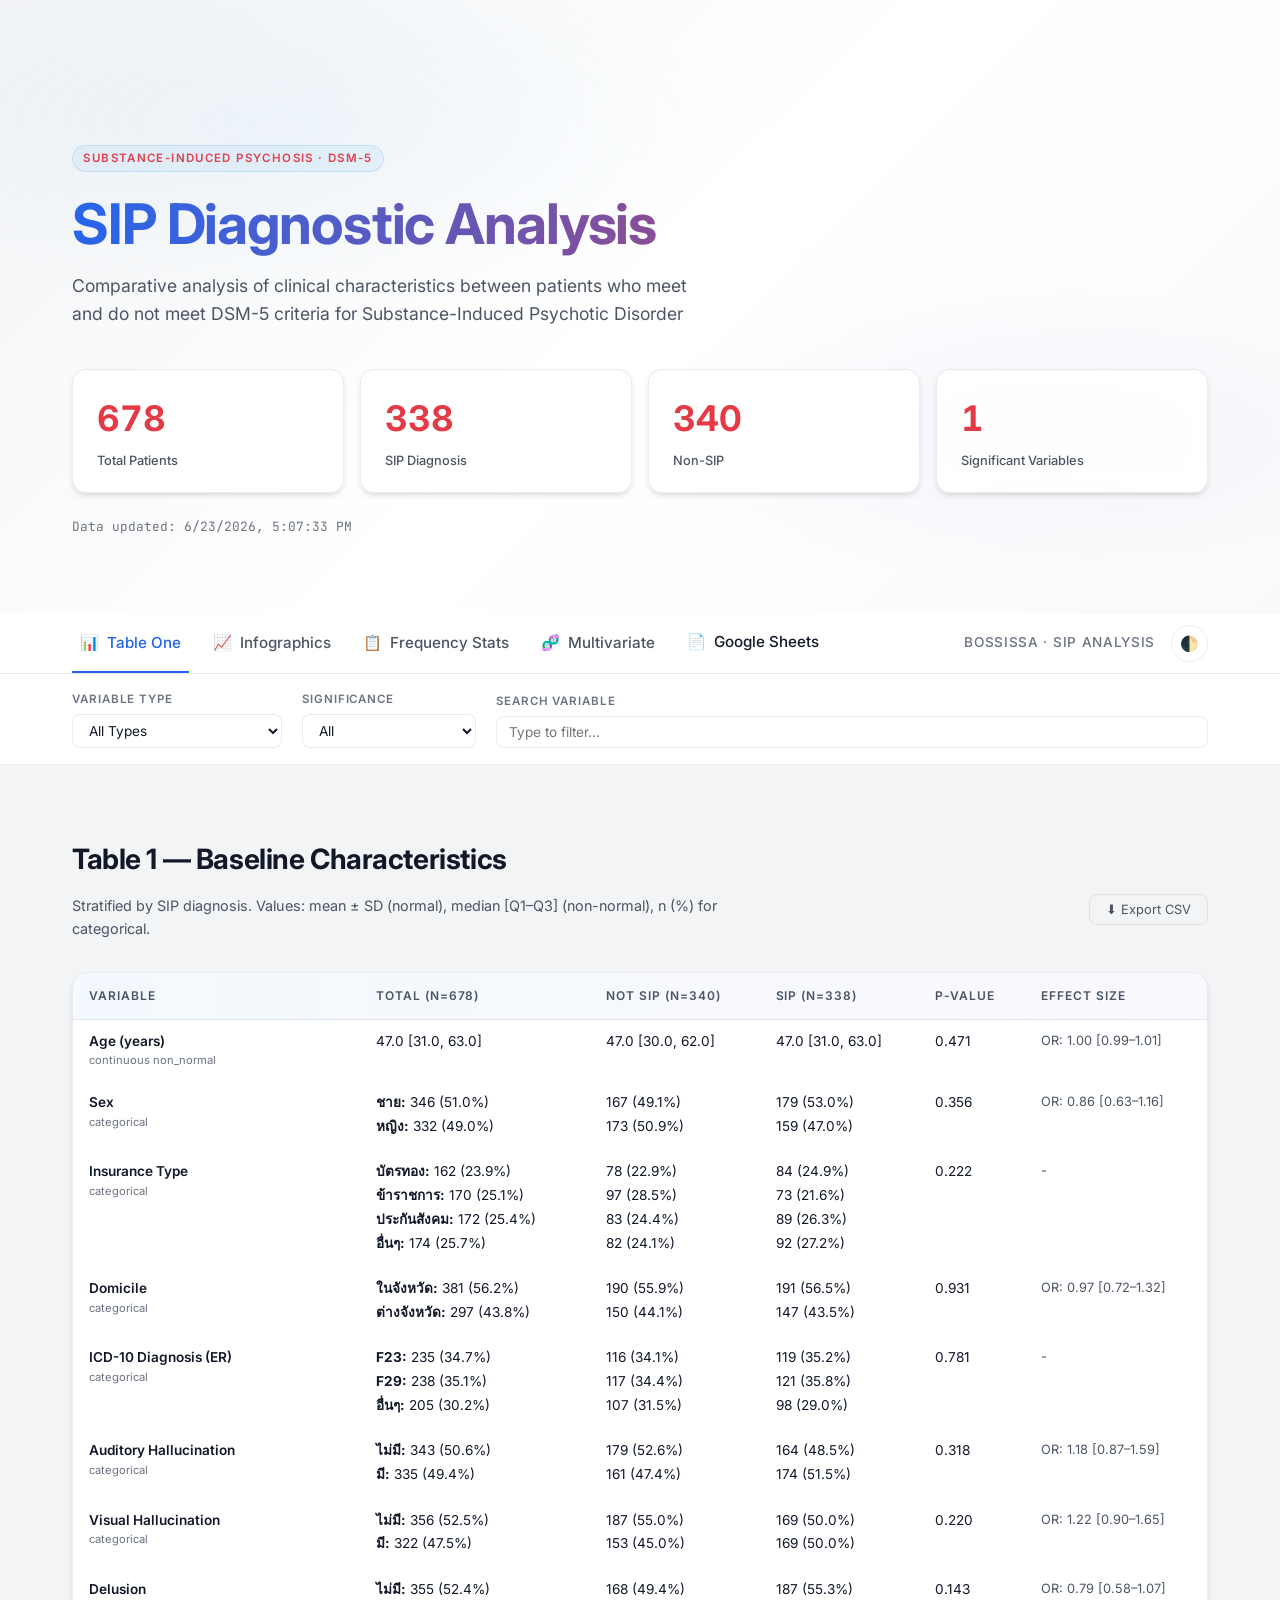
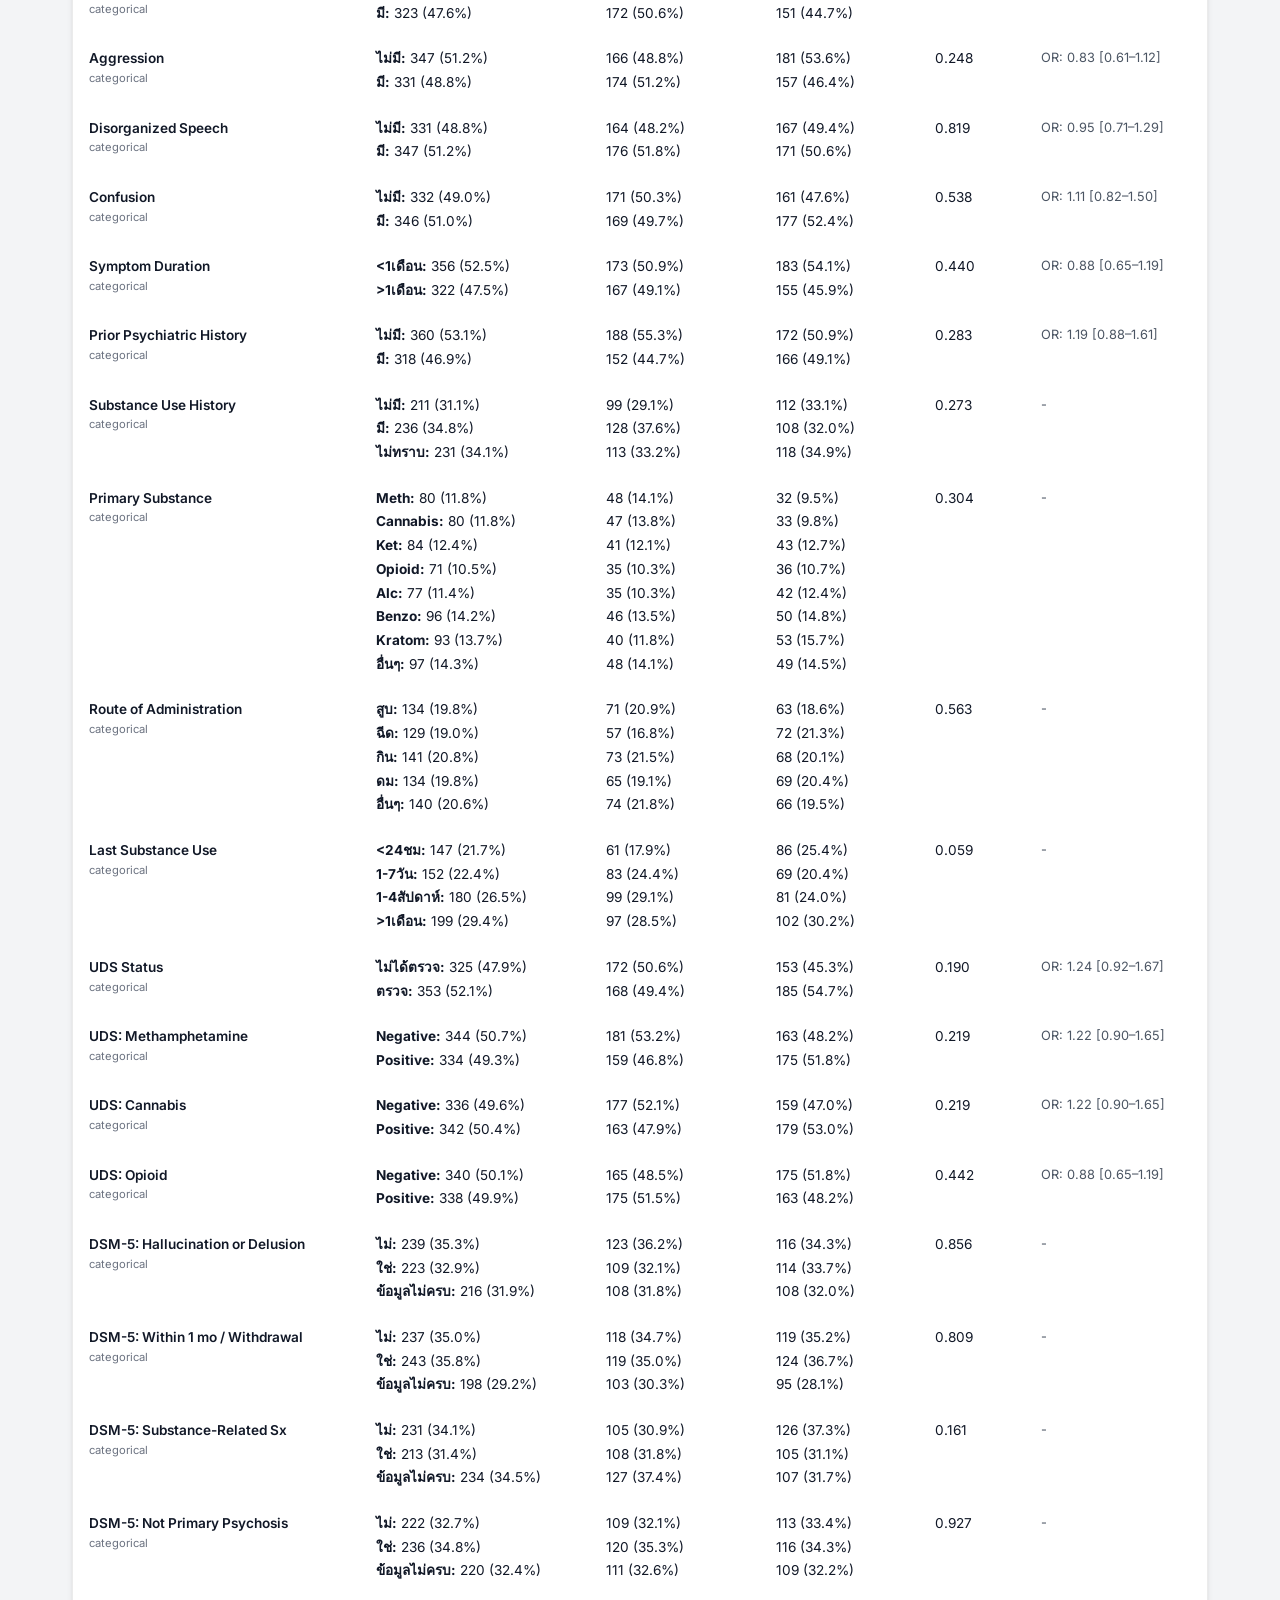
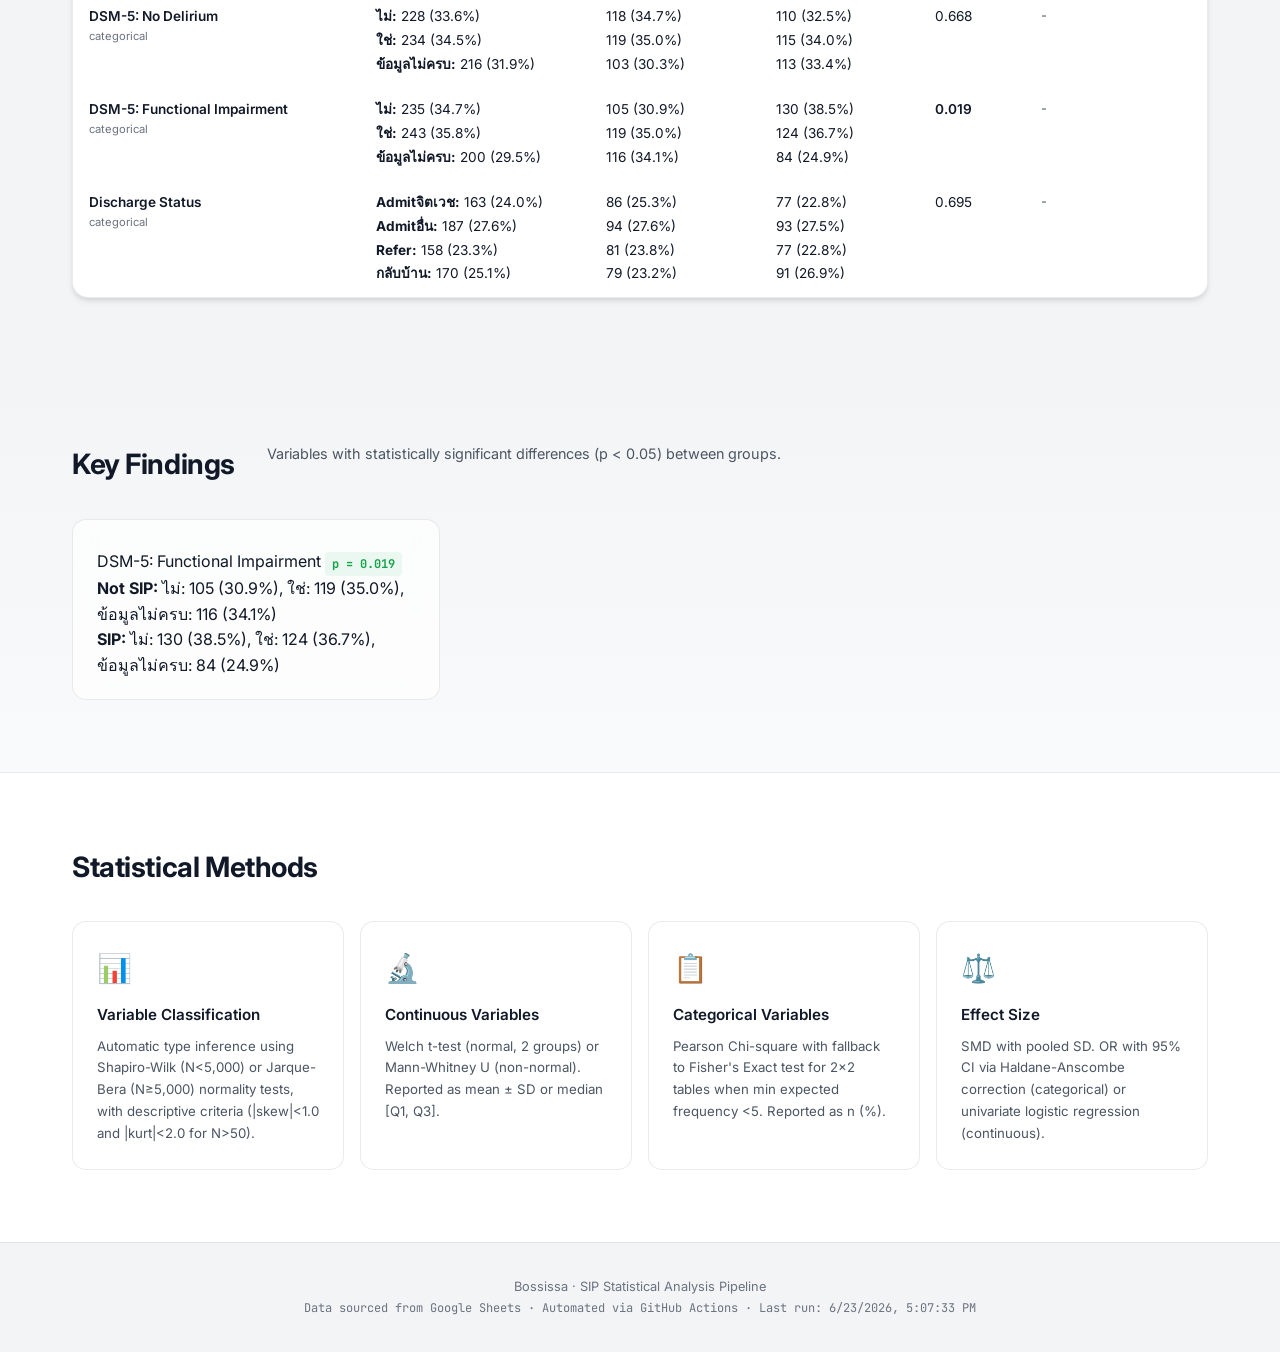
==== commit 155d6dc5: "feat: multivariate analysis + 14 bug fixes + architecture update - Add multivariate_analysis.py: LAS" ====
--- a/docs/index.html
+++ b/docs/index.html
@@ -10,6 +10,10 @@
   <link href="https://fonts.googleapis.com/css2?family=Inter:wght@300;400;500;600;700&family=JetBrains+Mono:wght@400;500;600;700&family=Sarabun:wght@300;400;500;600&display=swap" rel="stylesheet" />
   <!-- Plotly.js (CDN, minified) -->
   <script src="https://cdn.plot.ly/plotly-2.35.2.min.js" defer></script>
+  <!-- Prevent dark mode FOUC: apply theme before first paint -->
+  <script>
+    (function(){var t=localStorage.getItem("bossissa-theme");if(t)document.documentElement.setAttribute("data-theme",t);})();
+  </script>
   <link rel="stylesheet" href="index.css" />
 </head>
 <body>
@@ -47,6 +51,9 @@
         <button class="tab-btn"        id="tab-stat"     role="tab" aria-selected="false" aria-controls="page-stat">
           <span class="tab-icon">📋</span> Frequency Stats
         </button>
+        <button class="tab-btn"        id="tab-multi"    role="tab" aria-selected="false" aria-controls="page-multi">
+          <span class="tab-icon">🧬</span> Multivariate
+        </button>
         <a href="https://docs.google.com/spreadsheets/d/1JG5cGNaqo_2DB4Z7N-3w8Yz8eHkQhAhDLoUxMoymlAY/edit?usp=sharing" target="_blank" class="tab-btn" style="text-decoration: none; color: inherit;">
           <span class="tab-icon">📄</span> Google Sheets
         </a>
@@ -221,6 +228,66 @@
 
   </div><!-- /page-stat -->
 
+  <!-- ═══════════════════════════════════════════════════════════════
+       PAGE: MULTIVARIATE
+  ══════════════════════════════════════════════════════════════════ -->
+  <div id="page-multi" role="tabpanel" hidden>
+
+    <section class="section">
+      <div class="container">
+        <div class="loading-state" id="multi-loading-state"><div class="spinner"></div><p>Loading multivariate analysis…</p></div>
+
+        <div id="multi-content-area" hidden>
+
+          <!-- Summary -->
+          <div class="section-header">
+            <h2 class="section-title">Multivariate Logistic Regression</h2>
+            <p class="section-desc">LASSO feature selection → Firth (penalized likelihood) + Standard MLE side-by-side. Adjusted odds ratios with 95% CI.</p>
+          </div>
+
+          <div class="stats-grid" id="multi-stats-grid" style="margin-bottom:2rem">
+            <div class="stat-card"><span class="stat-value" id="multi-n-features">—</span><span class="stat-label">Features Selected</span></div>
+            <div class="stat-card"><span class="stat-value" id="multi-lasso-c">—</span><span class="stat-label">LASSO C</span></div>
+            <div class="stat-card"><span class="stat-value" id="multi-firth-sig">—</span><span class="stat-label">Firth Significant</span></div>
+            <div class="stat-card"><span class="stat-value" id="multi-std-sig">—</span><span class="stat-label">Standard Significant</span></div>
+          </div>
+
+          <!-- Firth Results -->
+          <div class="section-header" style="margin-top: 2rem;">
+            <h2 class="section-title">Firth Logistic Regression (Penalized Likelihood)</h2>
+            <p class="section-desc" id="multi-firth-meta"></p>
+          </div>
+          <div class="table-wrapper">
+            <table class="tableone">
+              <thead id="thead-firth"></thead>
+              <tbody id="tbody-firth"></tbody>
+            </table>
+          </div>
+
+          <!-- Standard Results -->
+          <div class="section-header" style="margin-top: 4rem;">
+            <h2 class="section-title">Standard Logistic Regression (MLE)</h2>
+            <p class="section-desc" id="multi-std-meta"></p>
+          </div>
+          <div class="table-wrapper">
+            <table class="tableone">
+              <thead id="thead-std"></thead>
+              <tbody id="tbody-std"></tbody>
+            </table>
+          </div>
+
+          <!-- Interpretation -->
+          <div class="section-header" style="margin-top: 4rem;">
+            <h2 class="section-title">Interpretation</h2>
+          </div>
+          <div class="methods-grid" id="multi-interp"></div>
+
+        </div>
+      </div>
+    </section>
+
+  </div><!-- /page-multi -->
+
   <!-- ═══════════════════════════ FOOTER ══════════════════════════ -->
   <footer class="footer">
     <div class="container">
--- a/docs/index.css
+++ b/docs/index.css
@@ -41,6 +41,10 @@
   --radius-md: 14px;
   --radius-lg: 16px;
 
+  --accent-blue: #2563eb;
+  --accent-3: #16a34a;
+  --bg-paper: #FFFFFF;
+  --shadow-card: 0 4px 6px -1px rgba(0, 0, 0, 0.1), 0 2px 4px -1px rgba(0, 0, 0, 0.06);
   --shadow: 0 4px 6px -1px rgba(0, 0, 0, 0.1), 0 2px 4px -1px rgba(0, 0, 0, 0.06);
   --shadow-hover: 0 10px 15px -3px rgba(0, 0, 0, 0.1), 0 4px 6px -2px rgba(0, 0, 0, 0.05);
   --shadow-glow: 0 0 40px rgba(37,99,235,0.12);
@@ -73,6 +77,10 @@
   --gradient-card: linear-gradient(135deg, rgba(96,165,250,0.08) 0%, rgba(248,113,113,0.04) 100%);
   --gradient-sig:  linear-gradient(135deg, rgba(22,163,74,0.15), rgba(96,165,250,0.08));
 
+  --accent-blue: #60A5FA;
+  --accent-3: #68d391;
+  --bg-paper: #0a0d14;
+  --shadow-card: 0 4px 24px rgba(0,0,0,0.4), 0 1px 3px rgba(0,0,0,0.2);
   --shadow: 0 4px 24px rgba(0,0,0,0.4), 0 1px 3px rgba(0,0,0,0.2);
   --shadow-hover: 0 12px 32px rgba(0,0,0,0.5), 0 4px 6px rgba(0,0,0,0.3);
 }
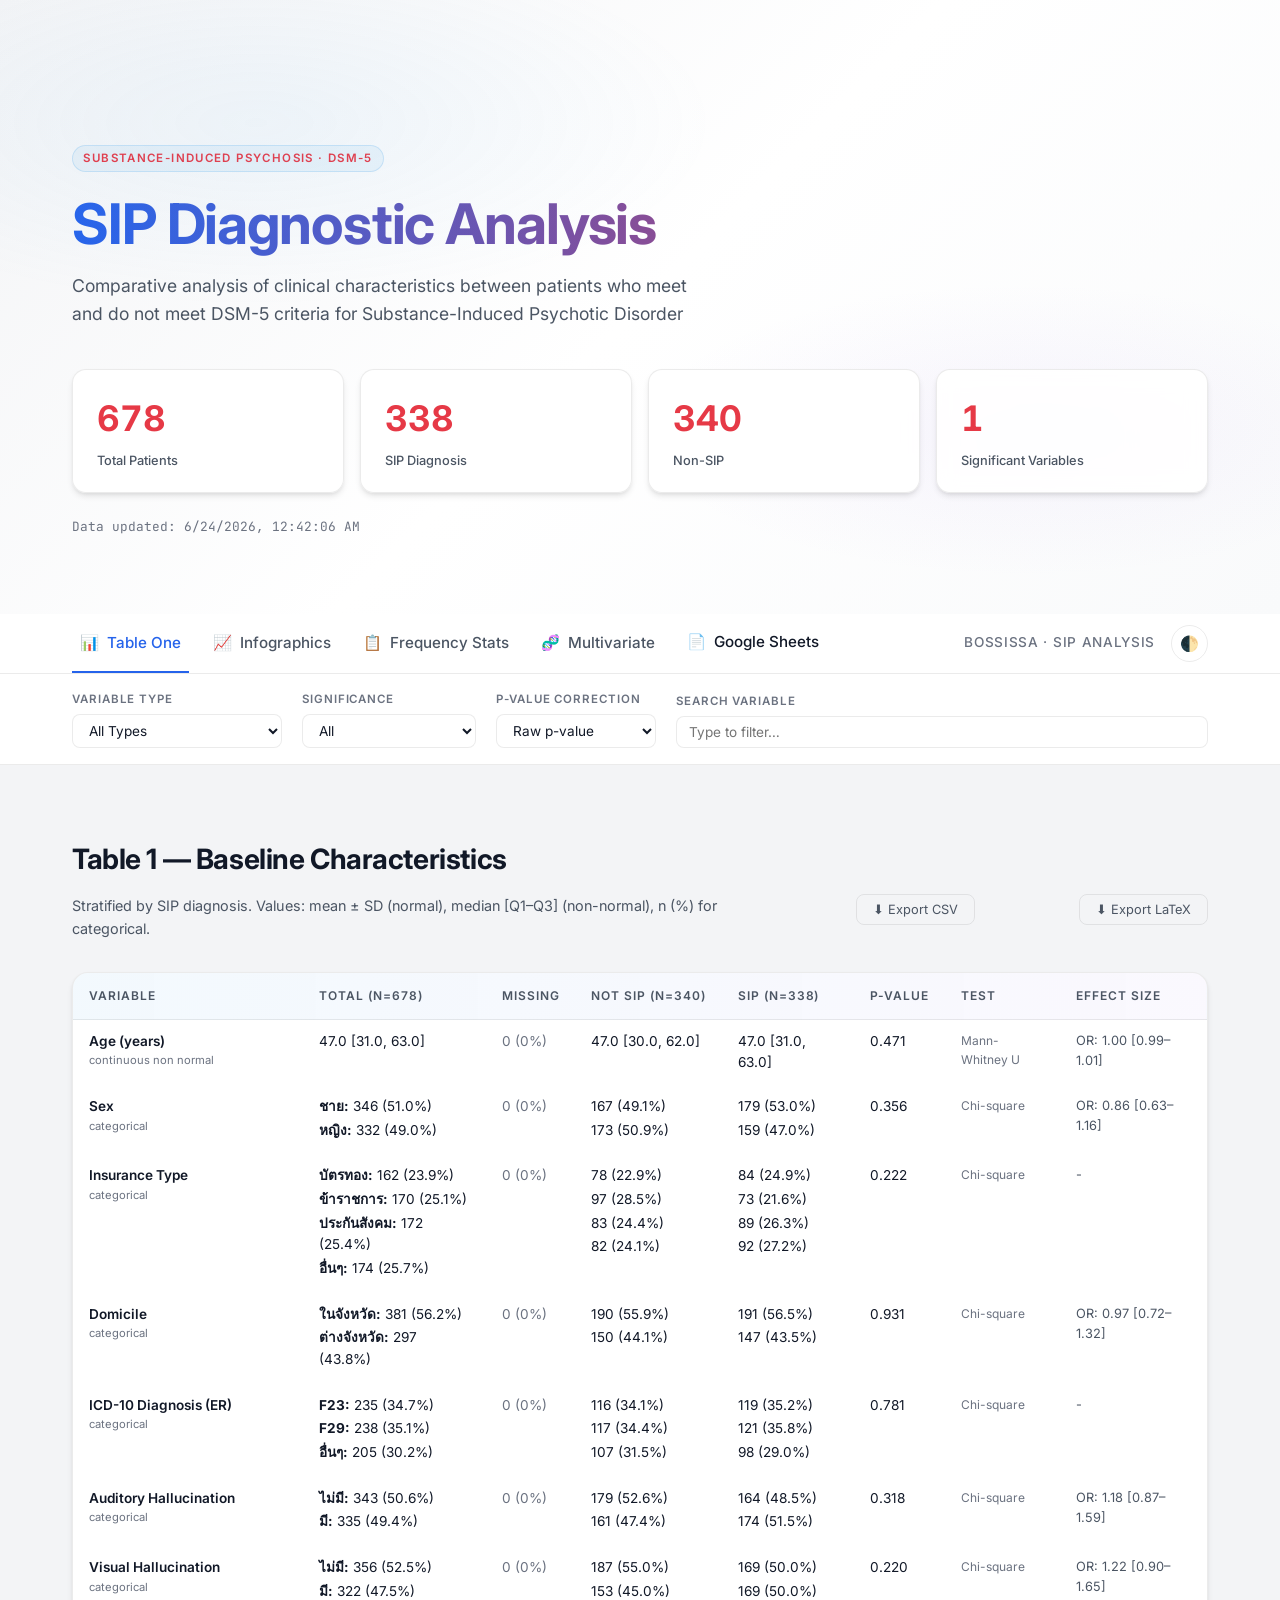
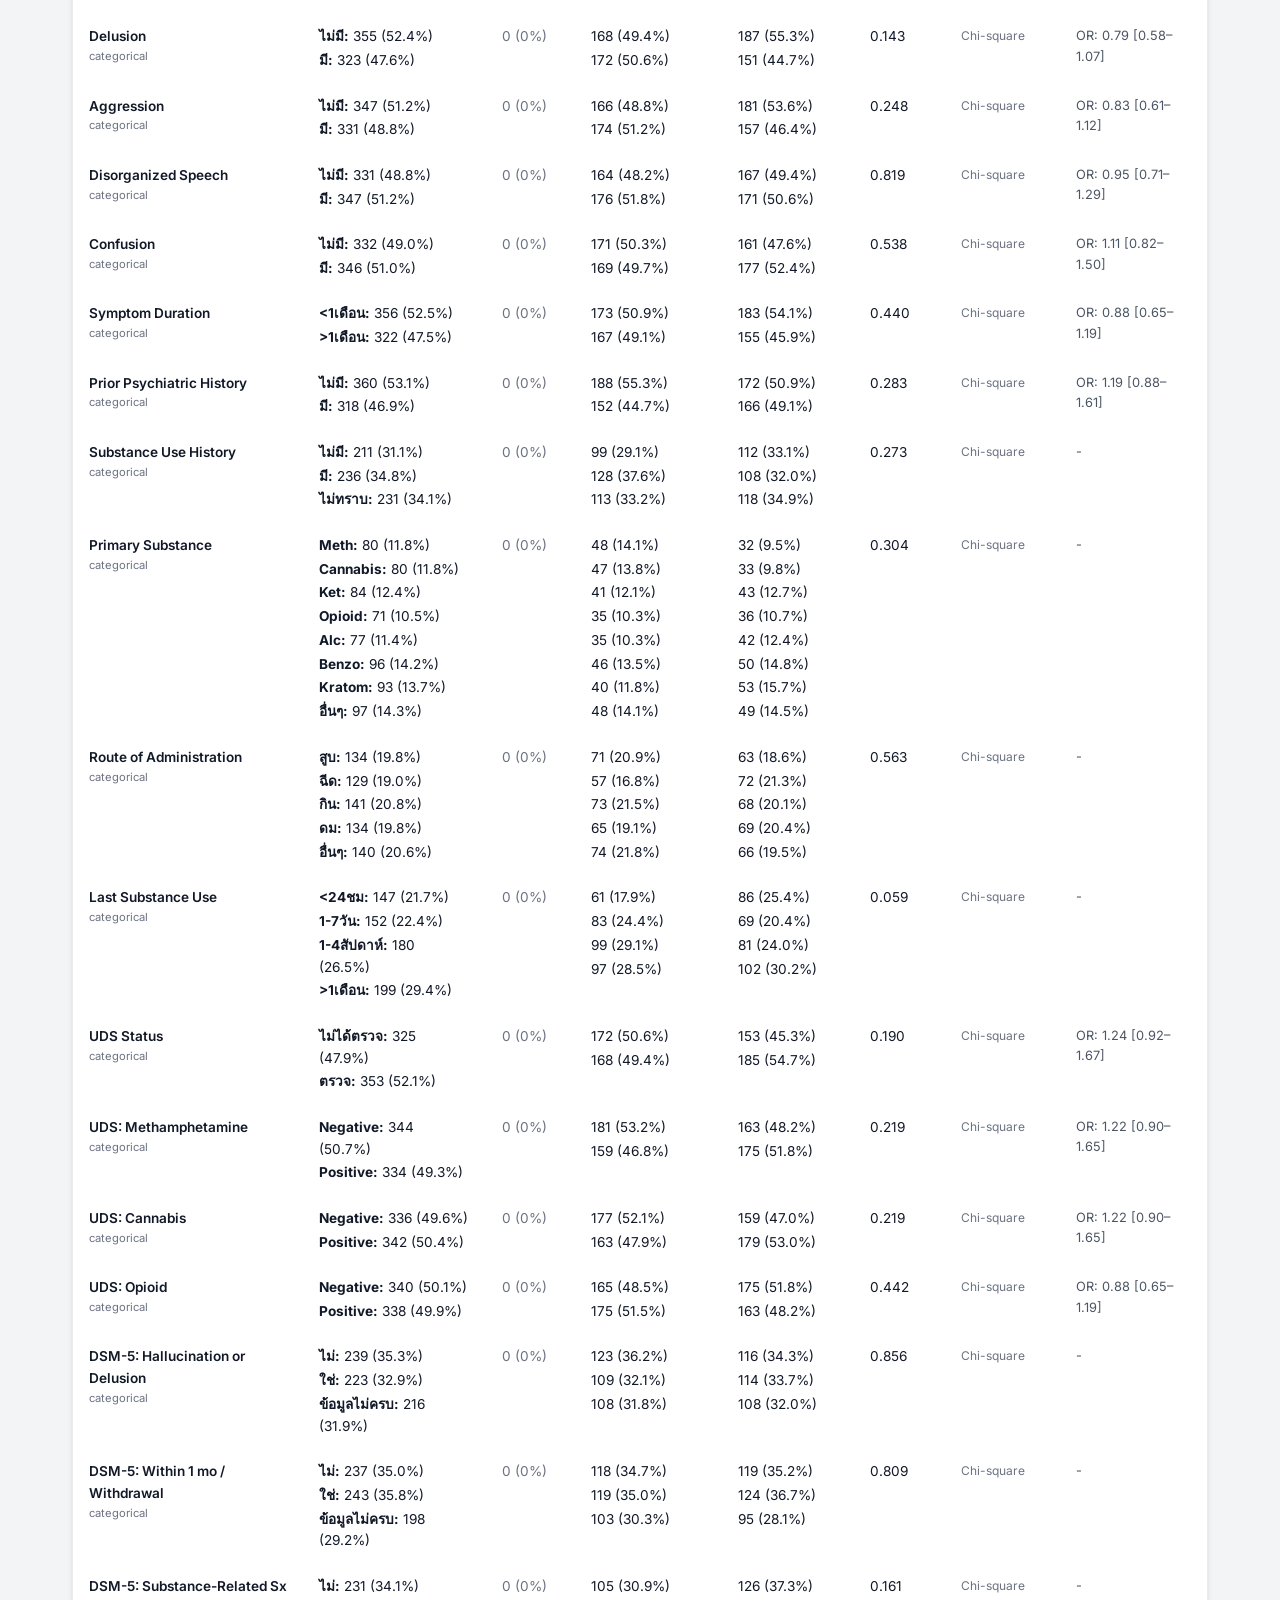
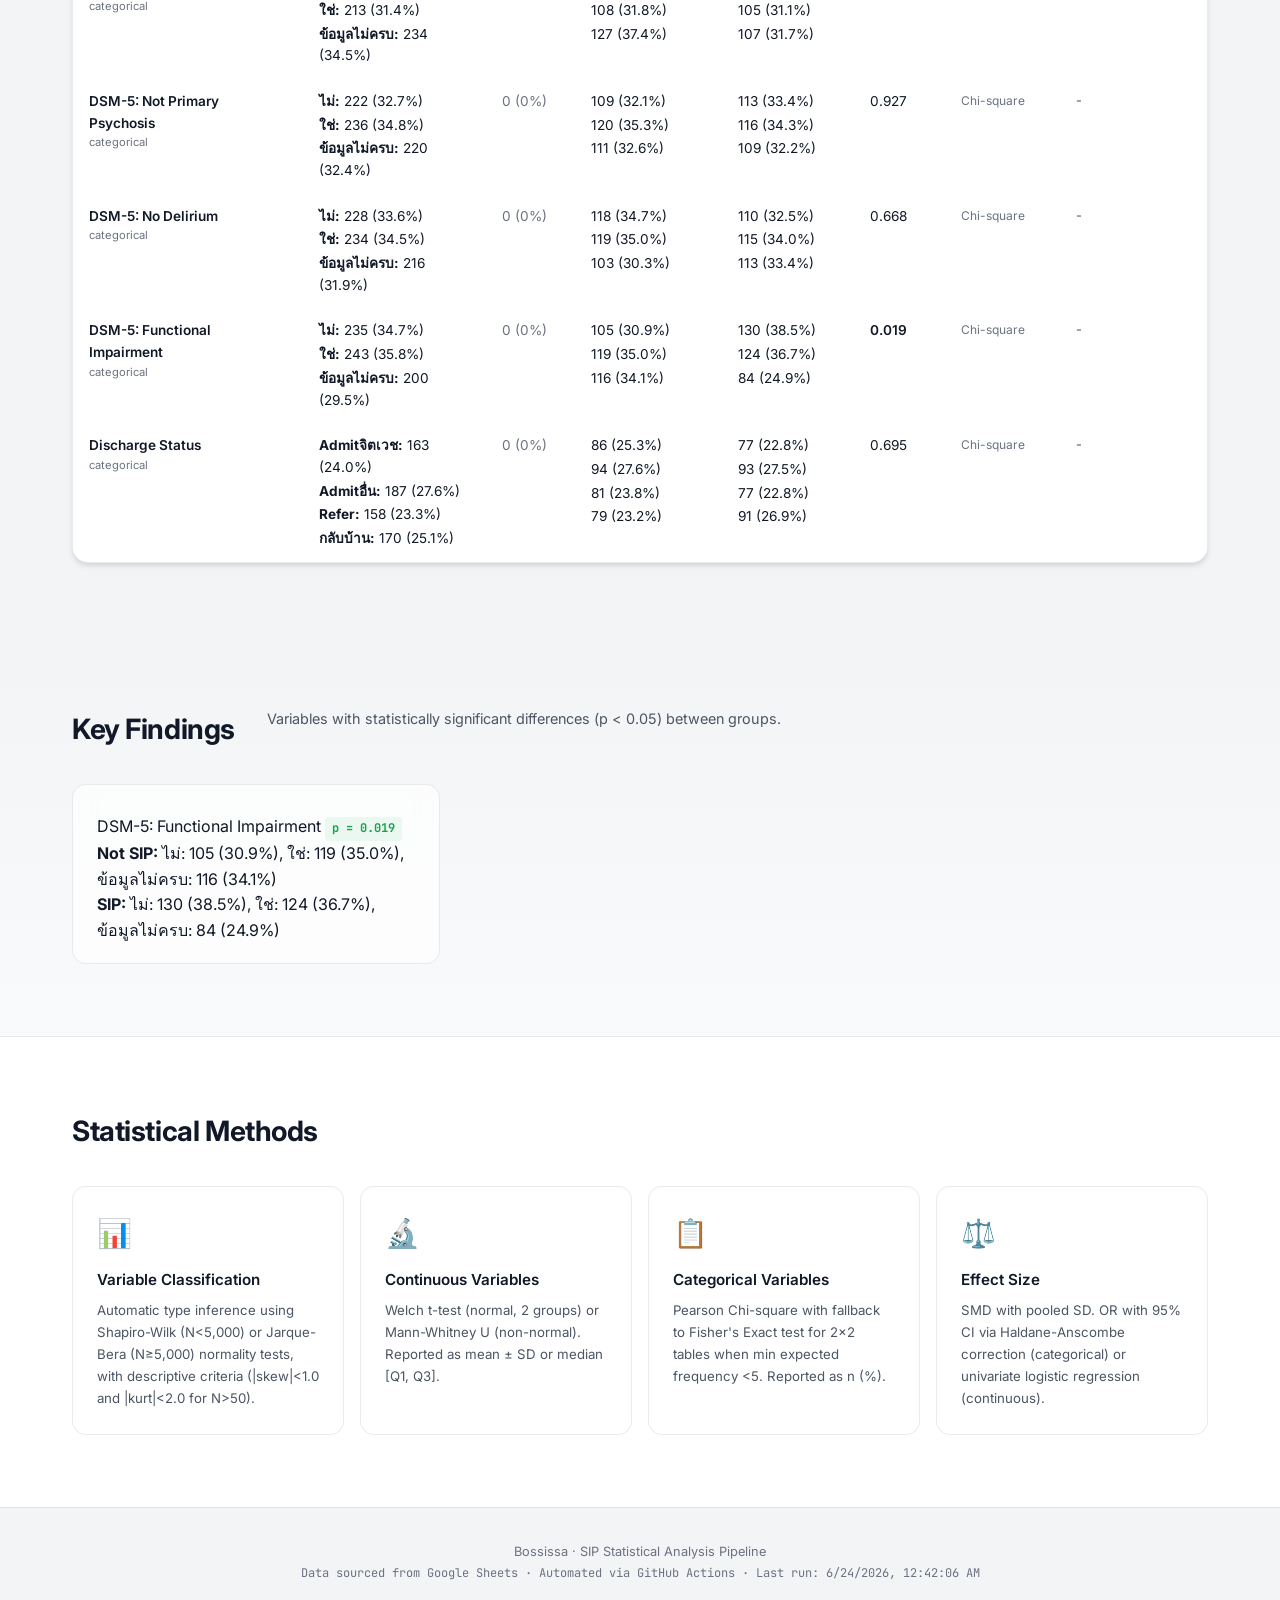
==== commit 8b5c7f0b: "feat: enhance TableOne with missing data, multiple testing correction, per-group normality, Fisher G" ====
--- a/docs/index.html
+++ b/docs/index.html
@@ -92,6 +92,14 @@
             <option value="ns">Non-Significant</option>
           </select>
         </div>
+        <div class="filter-group">
+          <label for="filter-correction">P-value Correction</label>
+          <select id="filter-correction">
+            <option value="none">Raw p-value</option>
+            <option value="bonferroni">Bonferroni</option>
+            <option value="fdr_bh">BH-FDR</option>
+          </select>
+        </div>
         <div class="filter-group search-group">
           <label for="search-var">Search Variable</label>
           <input id="search-var" type="text" placeholder="Type to filter…" autocomplete="off" />
@@ -106,6 +114,7 @@
           <h2 class="section-title">Table 1 — Baseline Characteristics</h2>
           <p class="section-desc">Stratified by SIP diagnosis. Values: mean ± SD (normal), median [Q1–Q3] (non-normal), n (%) for categorical.</p>
           <button class="btn-export" id="btn-export-csv">⬇ Export CSV</button>
+          <button class="btn-export" id="btn-export-latex">⬇ Export LaTeX</button>
         </div>
         <div class="table-wrapper" id="table-wrapper">
           <div class="loading-state" id="loading-state"><div class="spinner"></div><p>Loading analysis data…</p></div>
--- a/docs/index.css
+++ b/docs/index.css
@@ -595,6 +595,27 @@
   line-height: 1.65;
 }
 
+/* Interpretation box (single text block with bullets) */
+.interp-box {
+  background: var(--bg-glass);
+  border: 1px solid var(--border);
+  border-radius: var(--radius-md);
+  padding: 1.75rem 2rem;
+  transition: border-color var(--transition);
+}
+.interp-box:hover {
+  border-color: var(--border-glow);
+}
+.interp-box h3 {
+  font-size: 1rem;
+  font-weight: 700;
+  color: var(--text-primary);
+}
+.interp-box li {
+  font-size: 0.88rem;
+  color: var(--text-secondary);
+}
+
 /* Reveal animation */
 .reveal {
   opacity: 0;
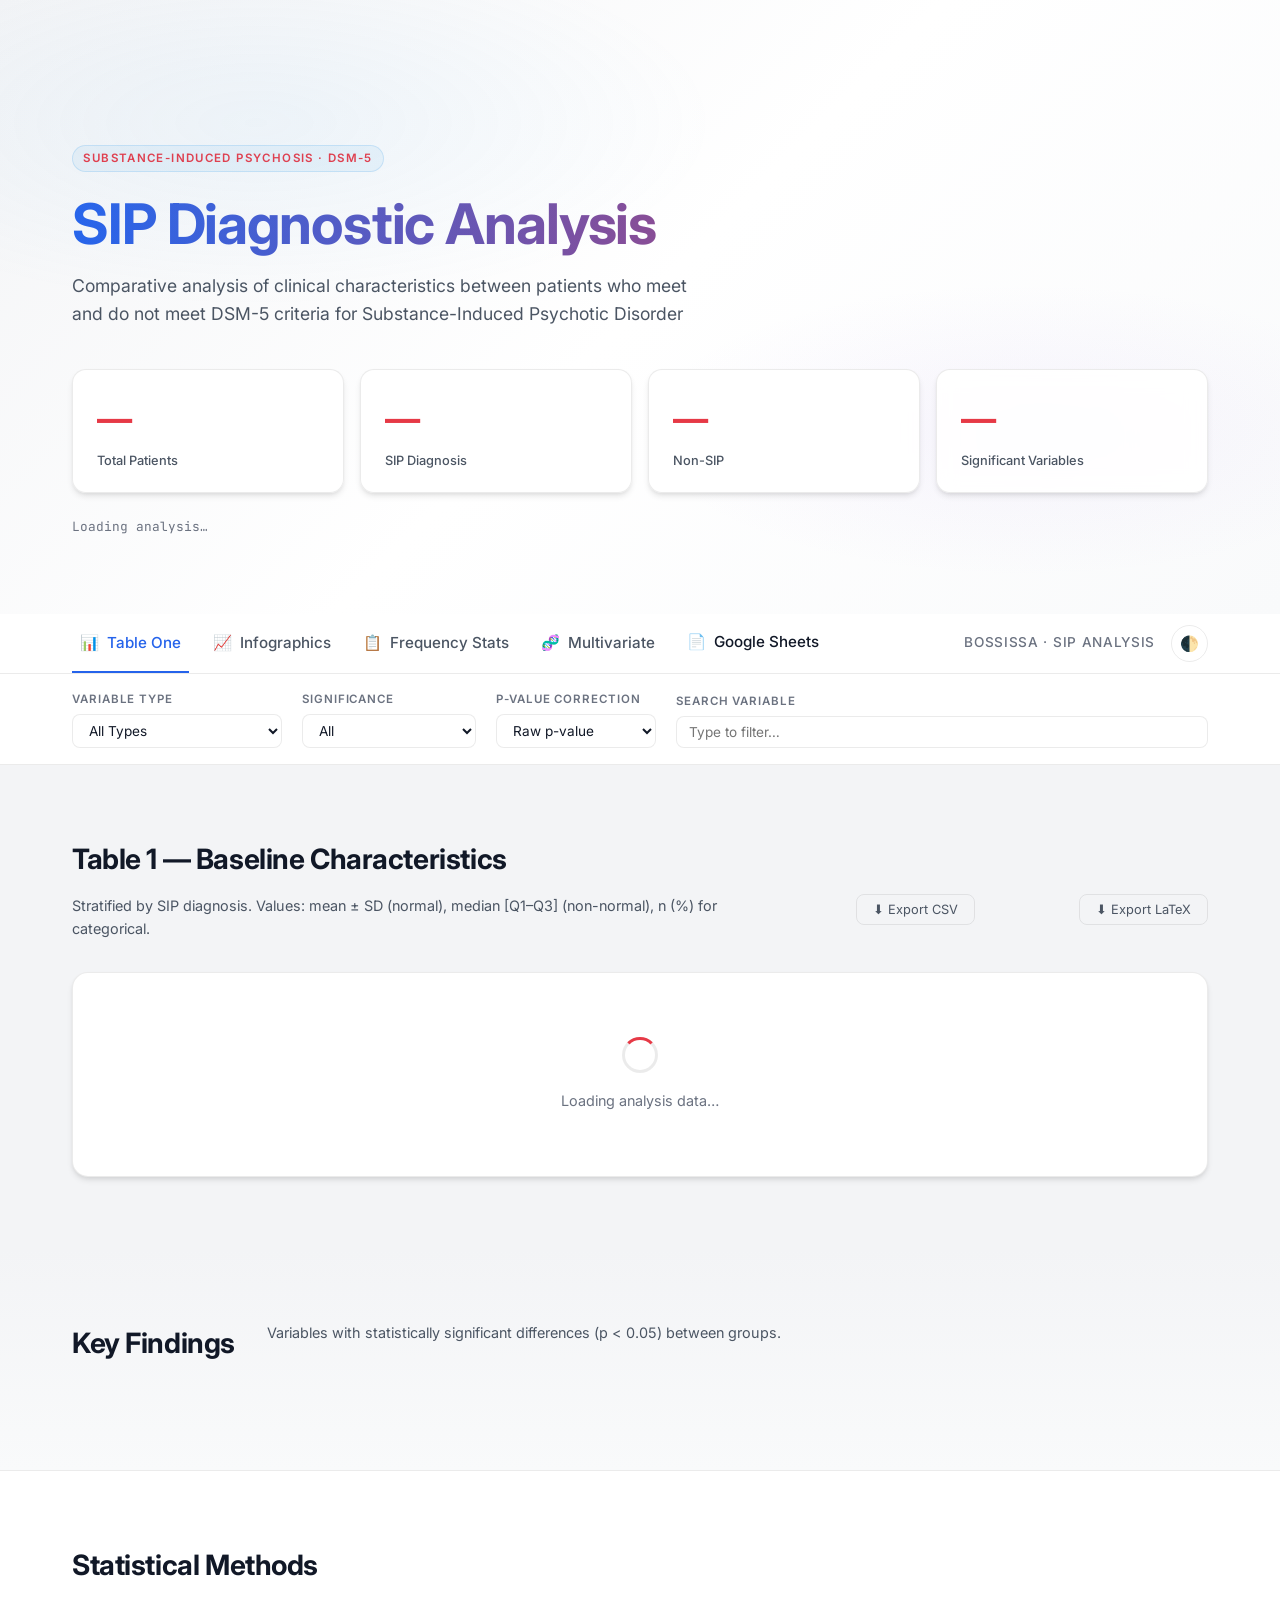
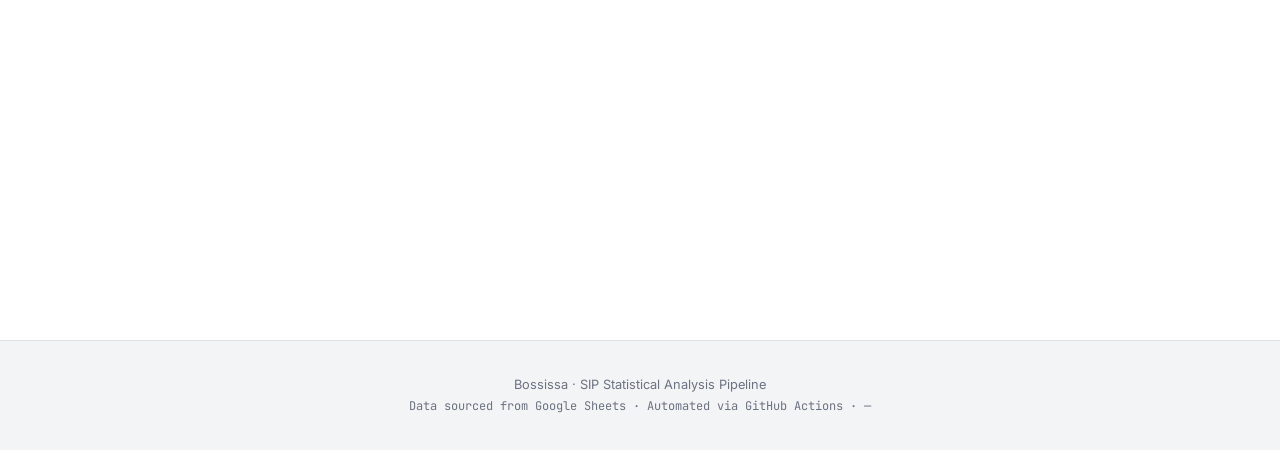
==== commit fe1501f8: "feat: implement standard MLE logistic regression with EPV and prediction metrics" ====
--- a/docs/index.html
+++ b/docs/index.html
@@ -255,8 +255,8 @@
           </div>
 
           <div class="stats-grid" id="multi-stats-grid" style="margin-bottom:2rem">
+            <div class="stat-card"><span class="stat-value" id="multi-epv">—</span><span class="stat-label">Events Per Variable (EPV)</span></div>
             <div class="stat-card"><span class="stat-value" id="multi-n-features">—</span><span class="stat-label">Features Selected</span></div>
-            <div class="stat-card"><span class="stat-value" id="multi-lasso-c">—</span><span class="stat-label">LASSO C</span></div>
             <div class="stat-card"><span class="stat-value" id="multi-firth-sig">—</span><span class="stat-label">Firth Significant</span></div>
             <div class="stat-card"><span class="stat-value" id="multi-std-sig">—</span><span class="stat-label">Standard Significant</span></div>
           </div>
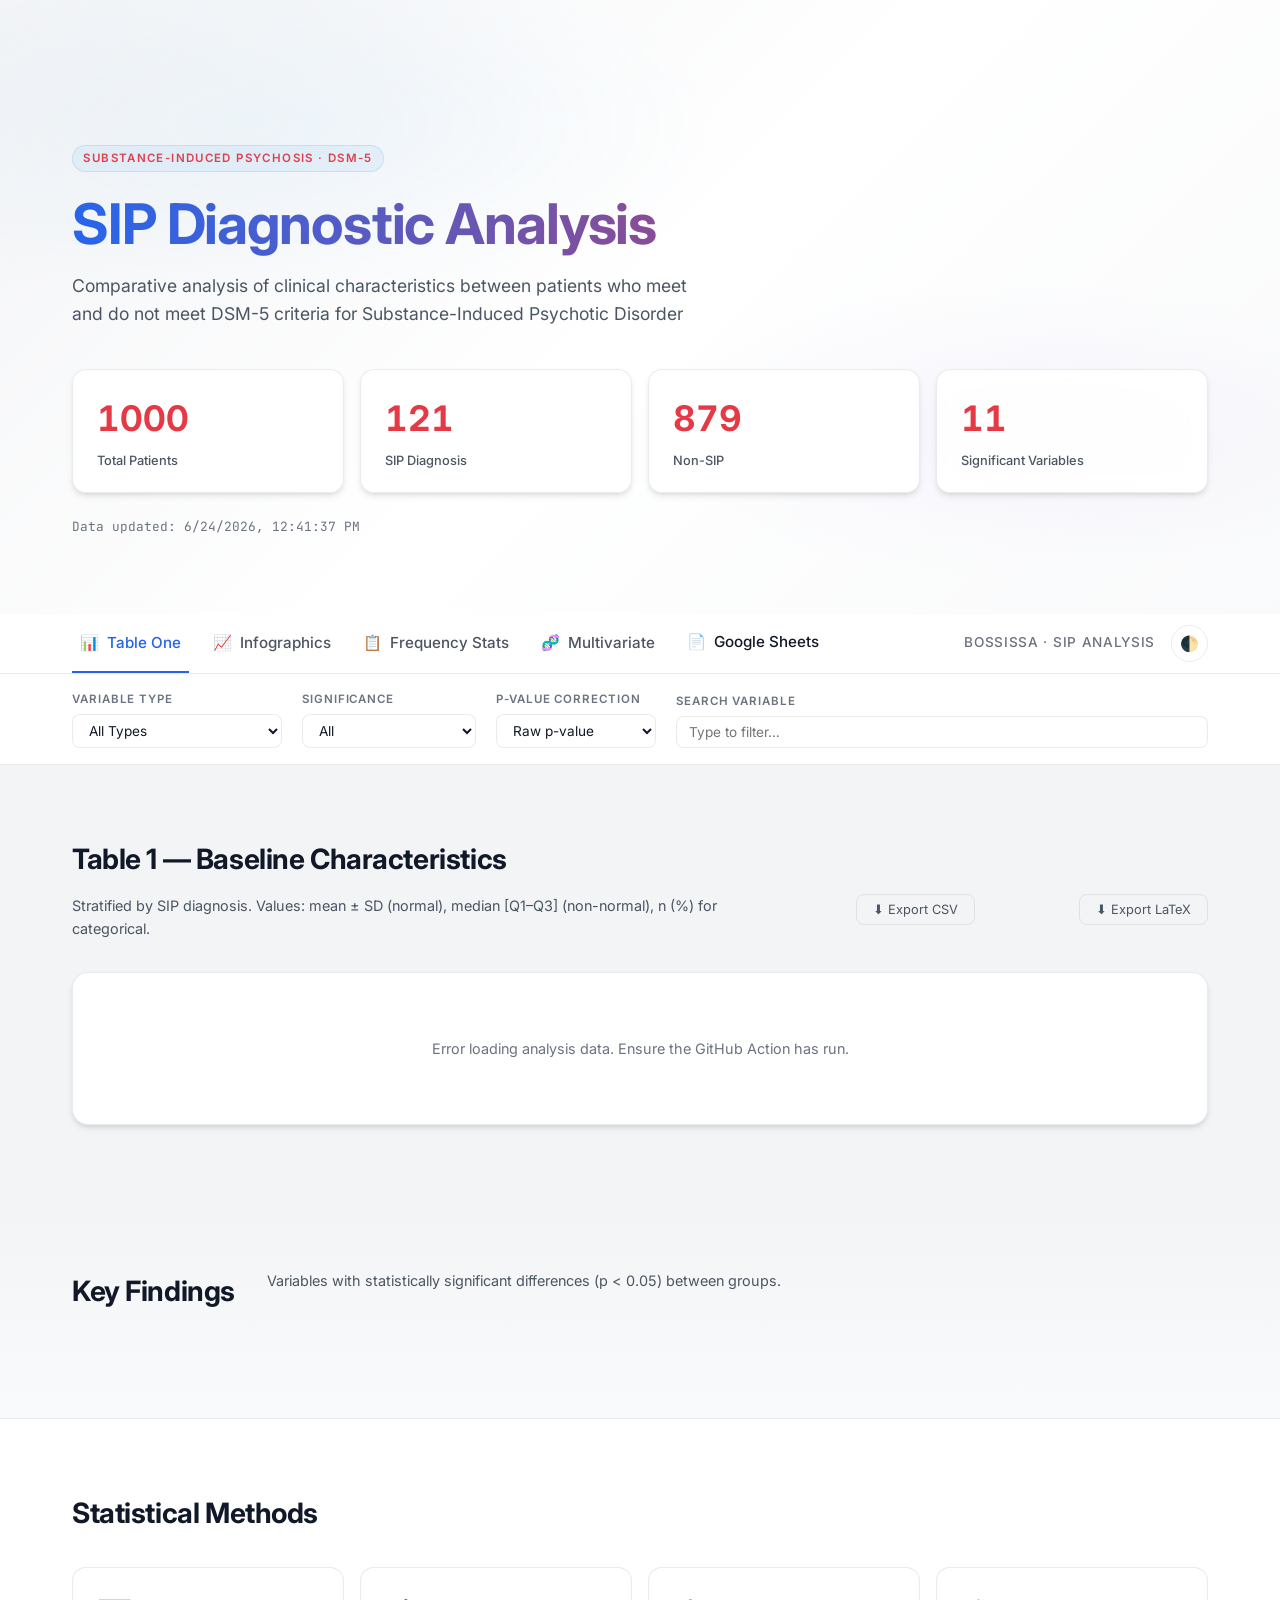
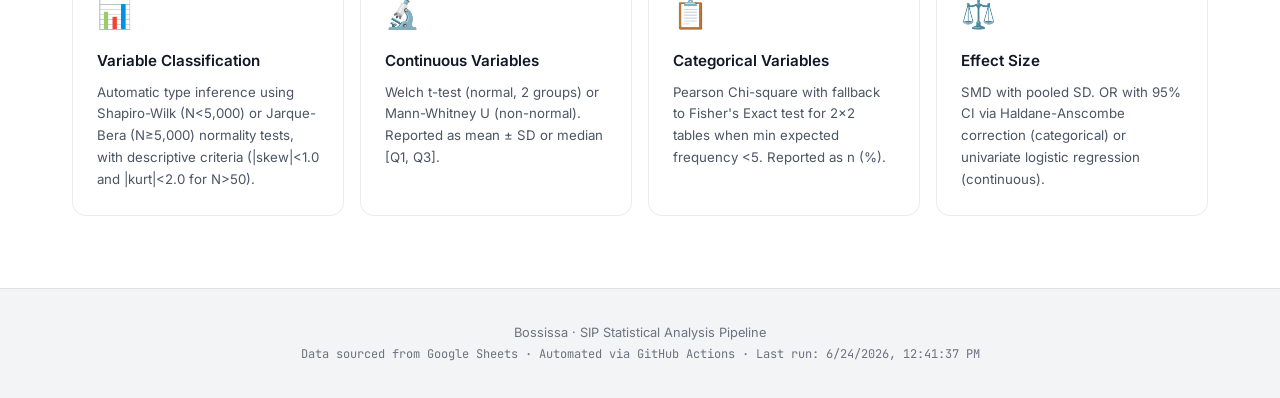
==== commit 67307c2e: "feat: implement LASSO 10-fold CV predictive model and reorder UI" ====
--- a/docs/index.html
+++ b/docs/index.html
@@ -261,9 +261,21 @@
             <div class="stat-card"><span class="stat-value" id="multi-std-sig">—</span><span class="stat-label">Standard Significant</span></div>
           </div>
 
+          <!-- Standard Results -->
+          <div class="section-header" style="margin-top: 2rem;">
+            <h2 class="section-title">Standard Logistic Regression (MLE)</h2>
+            <p class="section-desc" id="multi-std-meta"></p>
+          </div>
+          <div class="table-wrapper">
+            <table class="tableone">
+              <thead id="thead-std"></thead>
+              <tbody id="tbody-std"></tbody>
+            </table>
+          </div>
+
           <!-- Firth Results -->
-          <div class="section-header" style="margin-top: 2rem;">
-            <h2 class="section-title">Firth Logistic Regression (Penalized Likelihood)</h2>
+          <div class="section-header" style="margin-top: 4rem;">
+            <h2 class="section-title">Firth Logistic Regression (Explanatory)</h2>
             <p class="section-desc" id="multi-firth-meta"></p>
           </div>
           <div class="table-wrapper">
@@ -273,15 +285,28 @@
             </table>
           </div>
 
-          <!-- Standard Results -->
-          <div class="section-header" style="margin-top: 4rem;">
-            <h2 class="section-title">Standard Logistic Regression (MLE)</h2>
-            <p class="section-desc" id="multi-std-meta"></p>
-          </div>
-          <div class="table-wrapper">
-            <table class="tableone">
-              <thead id="thead-std"></thead>
-              <tbody id="tbody-std"></tbody>
+          <!-- LASSO Results -->
+          <div class="section-header" style="margin-top: 4rem;">
+            <h2 class="section-title">LASSO Logistic Regression (Predictive)</h2>
+            <p class="section-desc" id="multi-lasso-meta">10-fold Cross-Validation for predictive modeling.</p>
+          </div>
+          
+          <div class="stats-grid" id="lasso-metrics-grid" style="margin-bottom:2rem; grid-template-columns: repeat(auto-fit, minmax(200px, 1fr));">
+            <div class="stat-card"><span class="stat-value" id="lasso-auc">—</span><span class="stat-label">Cross-Validated AUC</span></div>
+            <div class="stat-card"><span class="stat-value" id="lasso-brier">—</span><span class="stat-label">Cross-Validated Brier Score</span></div>
+            <div class="stat-card"><span class="stat-value" id="lasso-c">—</span><span class="stat-label">Best Regularization (C)</span></div>
+          </div>
+          
+          <!-- Calibration Plot -->
+          <div class="chart-card reveal" style="margin-bottom:2rem;">
+             <h3 class="chart-title">Calibration Curve (LASSO 10-fold CV)</h3>
+             <div class="chart-wrapper" id="calibration-plot"></div>
+          </div>
+
+          <div class="table-wrapper">
+            <table class="tableone">
+              <thead id="thead-lasso"></thead>
+              <tbody id="tbody-lasso"></tbody>
             </table>
           </div>
 
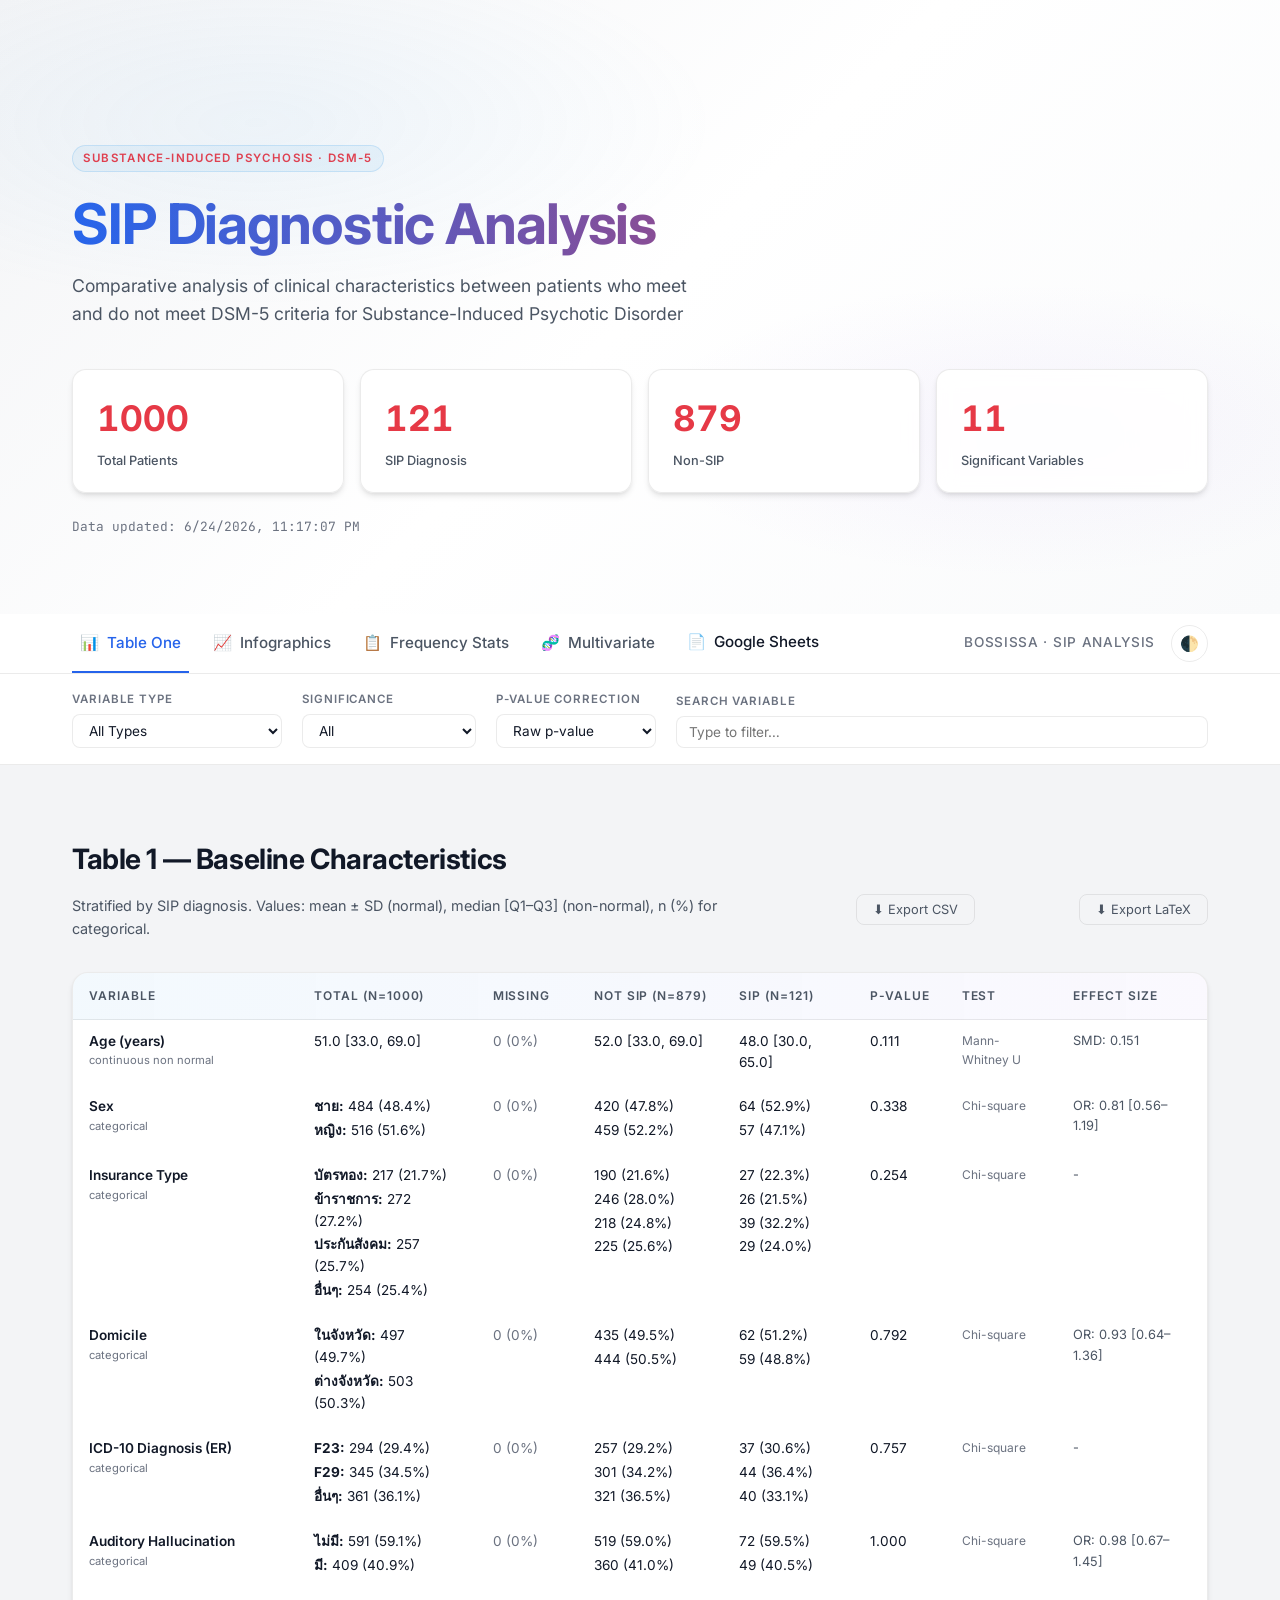
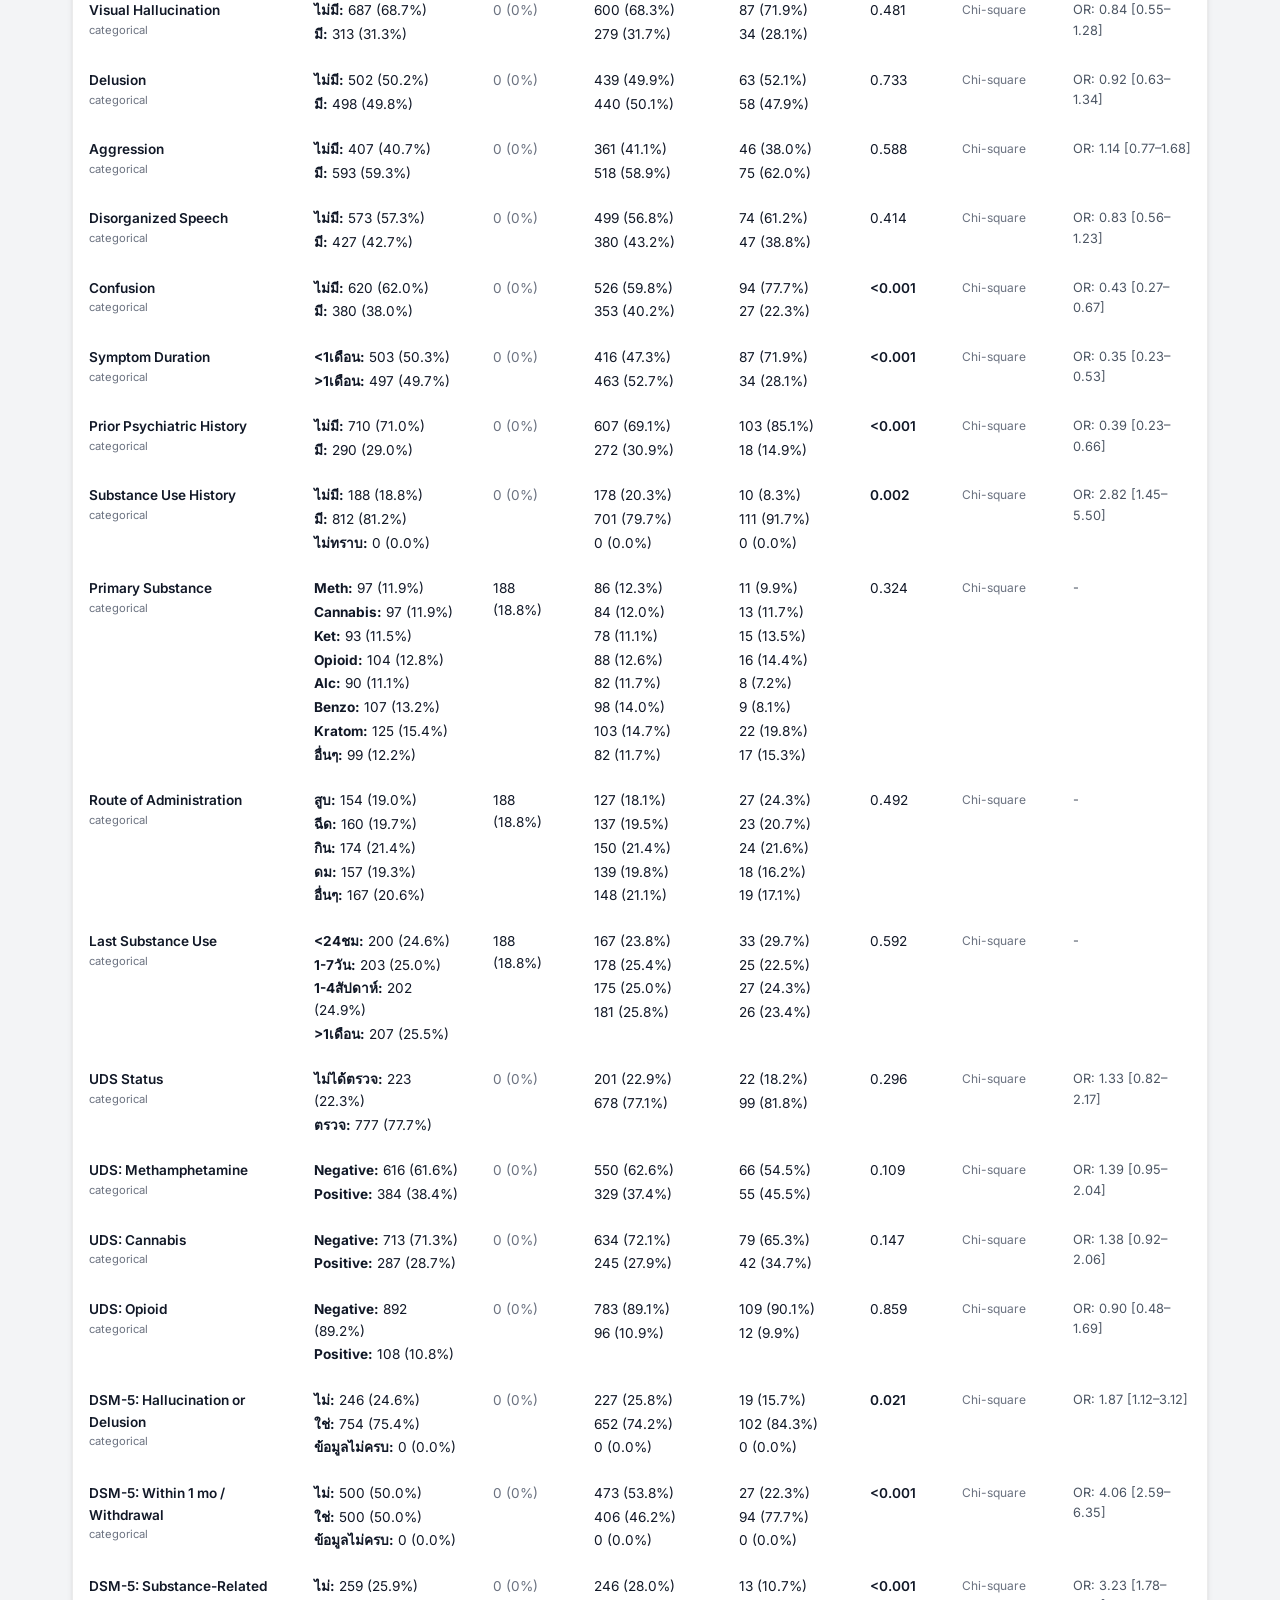
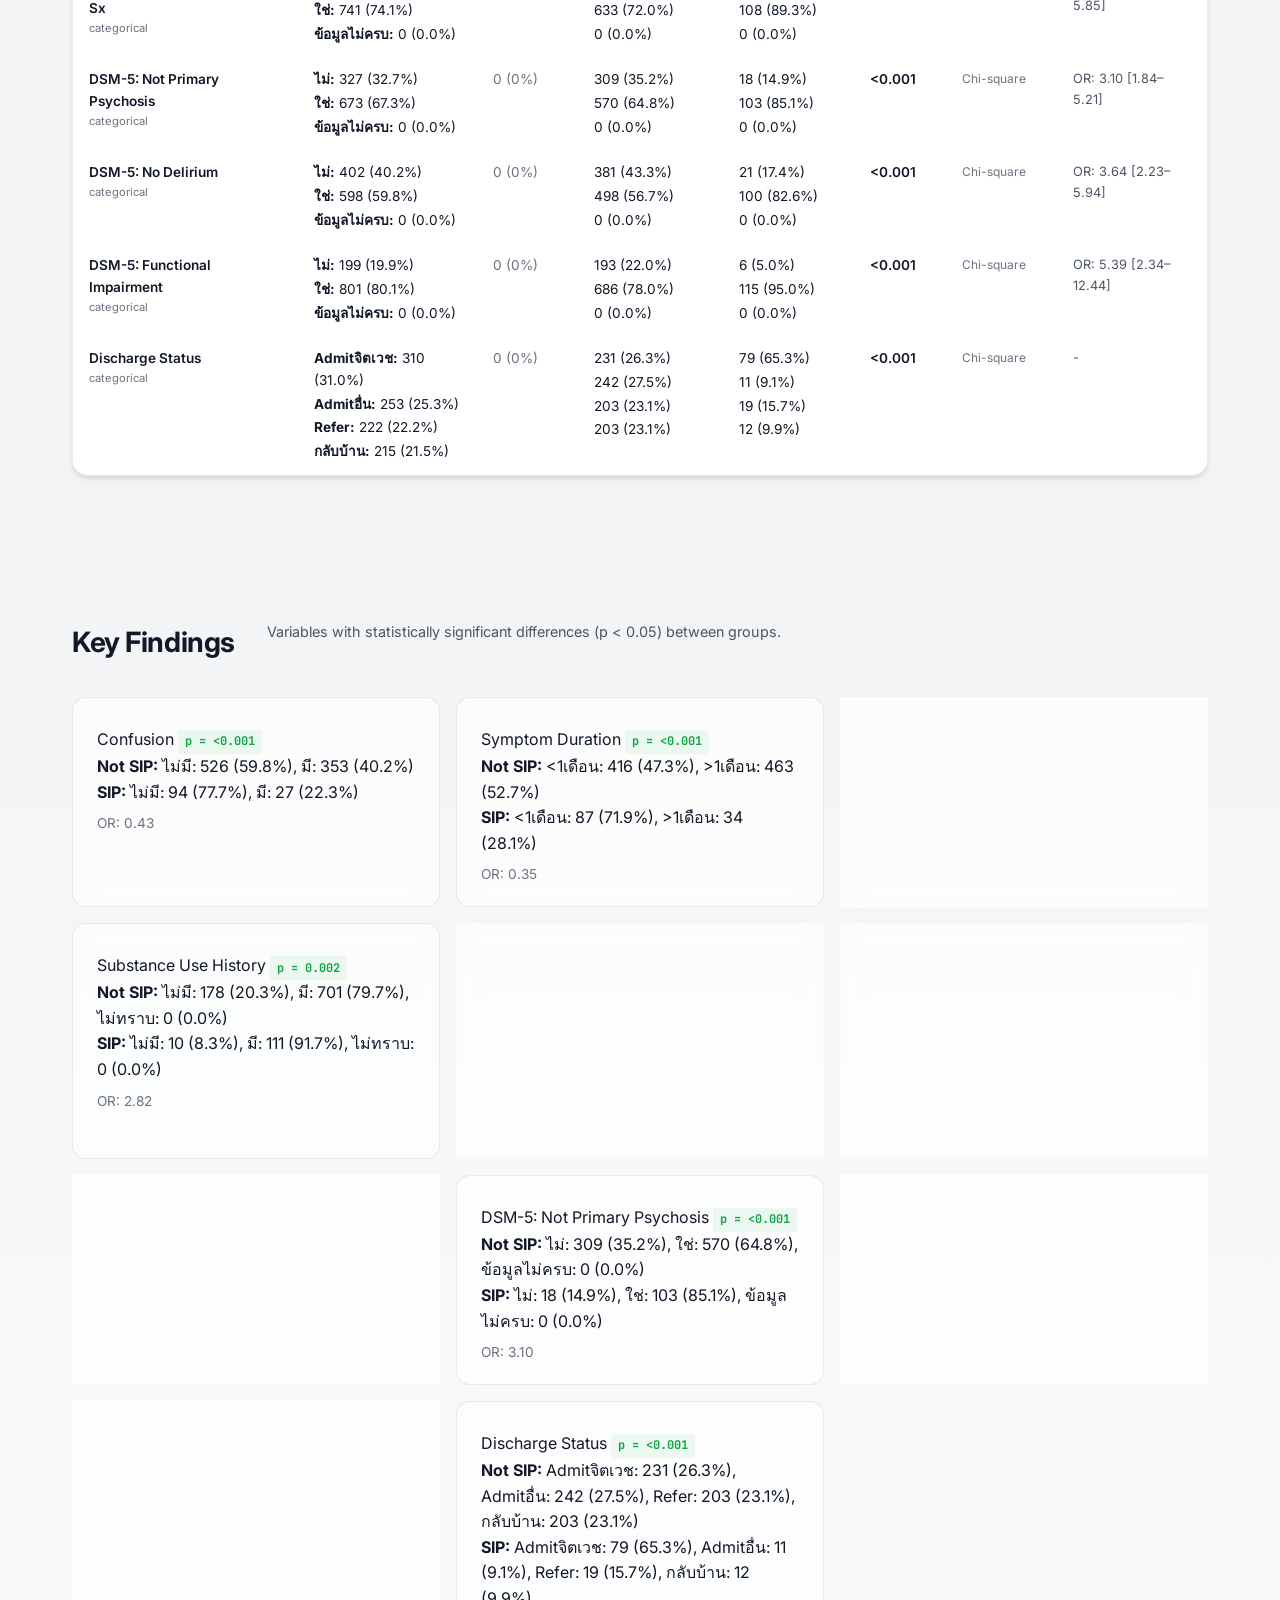
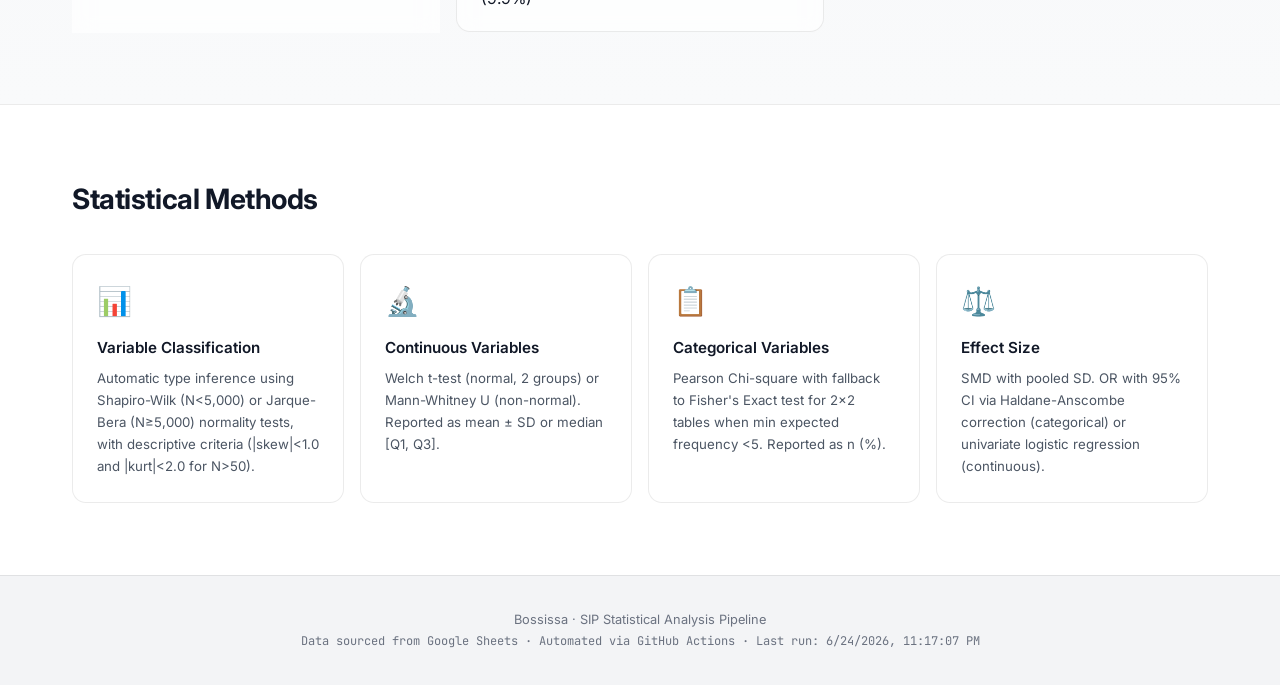
==== commit 9ba135af: "Fix LASSO graph display issue" ====
--- a/docs/index.html
+++ b/docs/index.html
@@ -298,9 +298,9 @@
           </div>
           
           <!-- Calibration Plot -->
-          <div class="chart-card reveal" style="margin-bottom:2rem;">
-             <h3 class="chart-title">Calibration Curve (LASSO 10-fold CV)</h3>
-             <div class="chart-wrapper" id="calibration-plot"></div>
+          <div class="chart-container reveal" style="margin-bottom:2rem;">
+             <h3 class="chart-title" style="margin-bottom: 1rem;">Calibration Curve (LASSO 10-fold CV)</h3>
+             <div id="calibration-plot" style="min-height: 400px;"></div>
           </div>
 
           <div class="table-wrapper">
